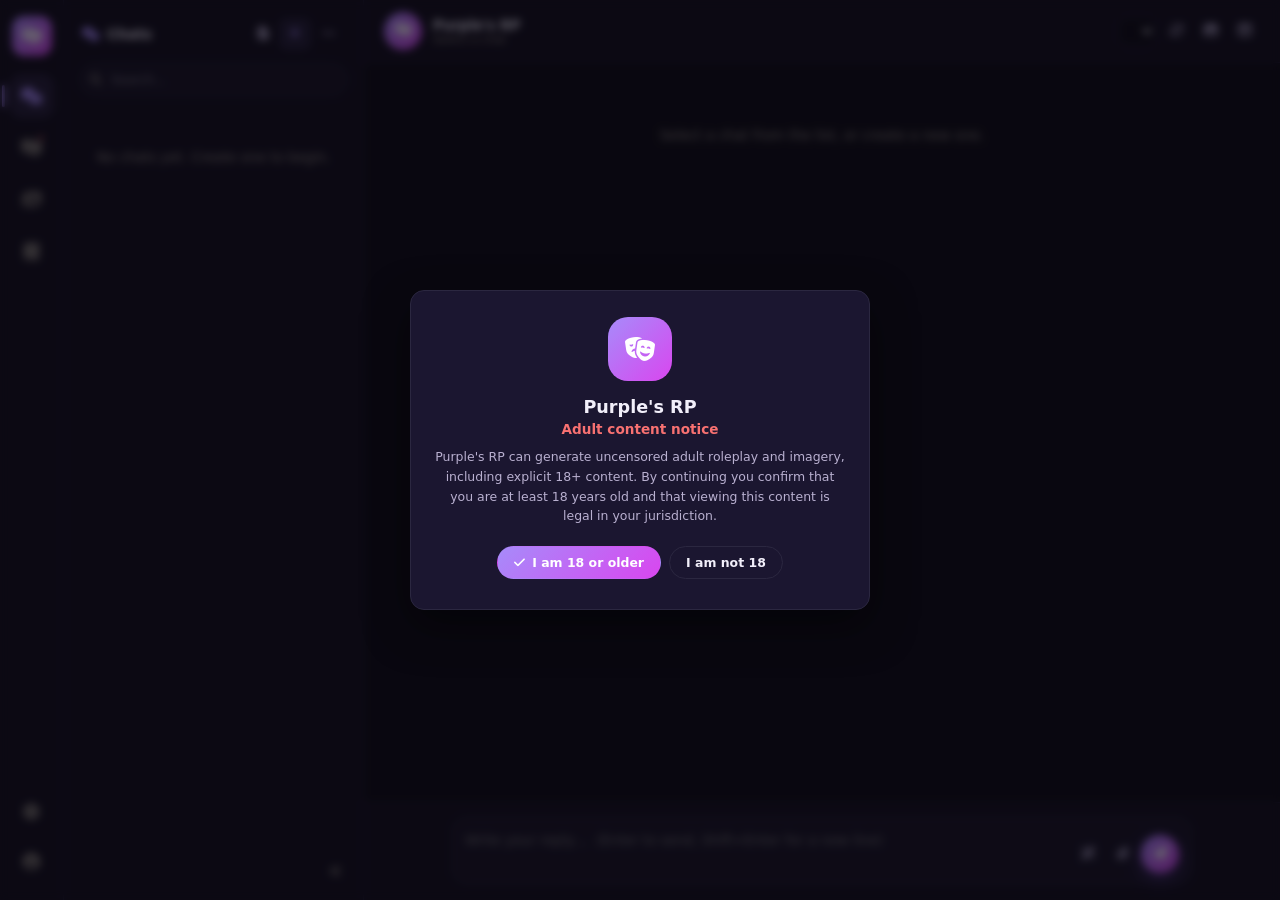
==== index.html @ 0b8cb31d "init" ====
<!DOCTYPE html>
<html lang="en">
<head>
  <meta charset="UTF-8">
  <meta name="viewport" content="width=device-width, initial-scale=1.0">
  <title>Purple's RP</title>
  <link rel="stylesheet" href="https://cdnjs.cloudflare.com/ajax/libs/font-awesome/6.5.2/css/all.min.css">
  <link rel="stylesheet" href="style.css">
</head>
<body>
  <div class="layout">

    <!-- RAIL -->
    <nav class="rail">
      <div class="rail-logo" id="railLogo" title="Purple's RP"><i class="fa-solid fa-masks-theater"></i></div>
      <button class="rail-btn active" data-drawer="chats" title="Chats"><i class="fa-solid fa-comments"></i></button>
      <button class="rail-btn" data-drawer="chars" title="Characters"><i class="fa-solid fa-masks-theater"></i><span class="dot" id="charDot"></span></button>
      <button class="rail-btn" data-drawer="images" title="Images"><i class="fa-solid fa-images"></i></button>
      <button class="rail-btn" data-drawer="lore" title="Lore"><i class="fa-solid fa-book"></i></button>
      <div class="rail-spacer"></div>
      <div class="rail-foot">
        <button class="rail-btn" id="settingsBtn" title="Settings"><i class="fa-solid fa-gear"></i></button>
        <button class="rail-btn" data-drawer="account" title="Account"><i class="fa-solid fa-circle-user"></i></button>
      </div>
    </nav>

    <!-- DRAWER -->
    <aside class="drawer" id="drawer">
      <div class="d-head">
        <div class="d-title" id="dTitle"><i class="fa-solid fa-comments"></i>Chats</div>
        <div class="d-head-right">
          <button class="iconbtn" id="importBtn" title="Import character card"><i class="fa-solid fa-file-import"></i></button>
          <button class="iconbtn create" id="createBtn" title="Create"><i class="fa-solid fa-plus"></i></button>
          <button class="iconbtn" id="drawerMenu" title="More"><i class="fa-solid fa-ellipsis"></i></button>
        </div>
      </div>
      <div class="d-search"><i class="fa-solid fa-magnifying-glass"></i><input id="dSearch" placeholder="Search…" autocomplete="off"></div>
      <div class="d-list" id="dList"></div>
      <button class="d-collapse" id="dCollapse" title="Collapse panel"><i class="fa-solid fa-angles-left"></i></button>
    </aside>

    <!-- MAIN / CHAT -->
    <main class="main">
      <div class="topbar">
        <div class="top-title" id="topTitle">
          <div class="av" id="chatAvatar" style="background:linear-gradient(135deg,#8b5cf6,#d946ef)">+</div>
          <div>
            <div class="t-name" id="chatName">No chat open</div>
            <div class="t-sub" id="chatSub">Create or open a chat to begin</div>
          </div>
        </div>
        <div class="top-right">
          <div class="model-pick" id="modelPick" title="Chat model">
            <select id="modelSelect" class="select"></select>
            <button class="iconbtn" id="modelRefresh" title="Refresh model list"><i class="fa-solid fa-rotate"></i></button>
          </div>
          <button class="iconbtn" id="imgBtn" title="Generate image (coming soon)"><i class="fa-solid fa-image"></i></button>
          <button class="iconbtn toggled" id="ctxToggle" title="Toggle context panel"><i class="fa-solid fa-table-columns"></i></button>
        </div>
      </div>

      <div class="msgs" id="msgs">
        <div class="msgs-inner" id="msgsInner">
          <div class="empty" id="emptyState">
            <p>Send a message to start a roleplay. Adjust your provider and model in Settings.</p>
          </div>
        </div>
      </div>

      <div class="composer">
        <div class="comp-box">
          <textarea id="input" rows="2" placeholder="Write your reply…  (Enter to send, Shift+Enter for a new line)" autocomplete="off"></textarea>
          <div class="comp-tools">
            <button class="iconbtn" id="helpWrite" title="Help me write (coming soon)"><i class="fa-solid fa-wand-magic-sparkles"></i></button>
            <button class="iconbtn" id="attachBtn" title="Attach image"><i class="fa-solid fa-paperclip"></i></button>
            <button class="send" id="sendBtn" title="Send"><i class="fa-solid fa-paper-plane"></i></button>
            <button class="send stop" id="stopBtn" title="Stop generating" style="display:none"><i class="fa-solid fa-stop"></i></button>
          </div>
        </div>
      </div>
    </main>

    <!-- CONTEXT PANEL -->
    <div class="ctxwrap" id="ctxwrap">
      <div class="ctx" id="ctx"></div>
    </div>

  </div>

  <input type="file" id="importInput" accept=".png,.json,image/png,application/json" multiple style="display:none">
  <div class="drop-overlay" id="dropOverlay"><div class="drop-inner"><i class="fa-solid fa-file-import"></i><p>Drop character cards to import</p></div></div>

  <!-- GATE -->
  <div class="modal-overlay" id="gateOverlay" style="display:none">
    <div class="modal gate">
      <div class="modal-body">
        <div class="gate-inner">
          <div class="gate-icon"><i class="fa-solid fa-masks-theater"></i></div>
          <h2>Purple's RP</h2>
          <h3 class="gate-sub">Adult content notice</h3>
          <p>Purple's RP can generate uncensored adult roleplay and imagery, including explicit 18+ content. By continuing you confirm that you are at least 18 years old and that viewing this content is legal in your jurisdiction.</p>
          <div class="modal-actions center">
            <button class="btn primary" id="gateYes"><i class="fa-solid fa-check"></i> I am 18 or older</button>
            <button class="btn ghost" id="gateNo">I am not 18</button>
          </div>
        </div>
      </div>
    </div>
  </div>

  <script src="js/settings.js"></script>
  <script src="js/db.js"></script>
  <script src="js/provider.js"></script>
  <script src="js/ui.js"></script>
  <script src="js/import.js"></script>
  <script src="js/export.js"></script>
  <script src="js/nova-images.js"></script>
  <script src="js/seed.js"></script>
  <script src="js/app.js"></script>
</body>
</html>
---- style.css ----
:root {
  --bg: #0e0c14;
  --bg-surface: #14101d;
  --bg-overlay: #1b1630;
  --card: #191525;
  --border-color: #2b2740;
  --border-soft: #221d33;
  --text-color: #f2effa;
  --text-dim: #b9b0d0;
  --text-muted: #8f8980;
  --link-color: #a78bfa;
  --link-color-2: #c4b5fd;
  --link-soft: rgba(167, 139, 250, 0.12);
  --danger: #f87171;
  --ok: #34d399;
  --warn: #fbbf24;
  --accent1: #8b5cf6;
  --accent2: #d946ef;
  --radius: 14px;
  --radius-sm: 9px;
  --radius-pill: 999px;
  --font-2xs: 0.62rem;
  --font-xs: 0.7rem;
  --font-sm: 0.78rem;
  --font-md: 0.85rem;
  --font-lg: 0.95rem;
  --font-xl: 1.1rem;
  --control-sm: 1.6rem;
  --control-md: 2rem;
  --control-lg: 2.4rem;
  --shadow: 0 16px 44px rgba(0, 0, 0, 0.5);
}

:root[data-theme="light"] {
  --bg: #f5f3f8;
  --bg-surface: #ffffff;
  --bg-overlay: #ffffff;
  --card: #ffffff;
  --border-color: #ddd6ea;
  --border-soft: #ece8f2;
  --text-color: #1b1726;
  --text-dim: #4b4460;
  --text-muted: #6b6480;
  --danger: #dc2626;
  --ok: #15803d;
  --warn: #b45309;
  --shadow: 0 14px 38px rgba(60, 40, 90, 0.18);
}

* { box-sizing: border-box; margin: 0; padding: 0; }
.hidden { display: none !important; }
html, body { height: 100%; }
body {
  font-family: system-ui, -apple-system, "Segoe UI", sans-serif;
  background: var(--bg);
  color: var(--text-color);
  font-size: var(--font-md);
}
input, textarea, select, button { font-family: inherit; }
button { cursor: pointer; border: none; background: none; color: inherit; }
::-webkit-scrollbar { width: 10px; height: 10px; }
::-webkit-scrollbar-thumb { background: var(--border-color); border-radius: 999px; border: 2px solid transparent; background-clip: content-box; }
::-webkit-scrollbar-track { background: transparent; }

.layout { display: flex; height: 100vh; }

/* ---------- RAIL ---------- */
.rail {
  width: 64px; background: var(--bg-surface); border-right: 1px solid var(--border-soft);
  display: flex; flex-direction: column; align-items: center; padding: 16px 0; gap: 8px;
  flex-shrink: 0; z-index: 40; position: relative;
}
.rail-logo {
  width: 40px; height: 40px; border-radius: 12px;
  background: linear-gradient(135deg, var(--accent1), var(--accent2));
  display: flex; align-items: center; justify-content: center; color: #fff; font-size: 1rem; margin-bottom: 10px;
}
.rail-btn {
  width: 44px; height: 44px; border-radius: 12px; display: flex; align-items: center; justify-content: center;
  font-size: 1.05rem; color: var(--text-muted); position: relative; transition: 0.15s;
}
.rail-btn:hover { color: var(--text-color); background: var(--bg-overlay); }
.rail-btn.active { color: var(--link-color-2); background: var(--link-soft); }
.rail-btn.active::before { content: ""; position: absolute; left: -8px; width: 3px; height: 22px; border-radius: 3px; background: var(--link-color); }
.rail-btn .dot { position: absolute; top: 8px; right: 9px; width: 8px; height: 8px; border-radius: 50%; background: var(--danger); border: 2px solid var(--bg-surface); }
.rail-spacer { flex: 1; }
.rail-foot { display: flex; flex-direction: column; gap: 6px; align-items: center; }

/* ---------- DRAWER ---------- */
.drawer {
  width: 300px; background: var(--bg-surface); border-right: 1px solid var(--border-soft);
  display: flex; flex-direction: column; min-width: 0; flex-shrink: 0; position: relative;
}
.drawer.hidden { display: none; }
.d-head { display: flex; align-items: center; justify-content: space-between; padding: 18px 18px 12px; }
.d-title { font-weight: 800; font-size: var(--font-md); letter-spacing: 0.3px; }
.d-title i { color: var(--link-color); margin-right: 8px; }
.d-search { position: relative; margin: 0 14px 12px; }
.d-search i { position: absolute; left: 12px; top: 50%; transform: translateY(-50%); color: var(--text-muted); font-size: 0.75rem; }
.d-search input { width: 100%; background: var(--card); border: 1px solid var(--border-soft); border-radius: var(--radius-pill); padding: 9px 12px 9px 32px; color: var(--text-color); font-size: var(--font-sm); outline: none; }
.d-search input:focus { border-color: var(--link-color); }
.d-search input::placeholder { color: var(--text-color); opacity: 0.45; }
.d-list { flex: 1; overflow-y: auto; padding: 0 10px 60px; display: flex; flex-direction: column; gap: 3px; }
.d-item { display: flex; align-items: center; gap: 10px; padding: 8px; border-radius: var(--radius-sm); cursor: pointer; position: relative; }
.d-item:hover { background: var(--card); }
.d-item.active { background: var(--link-soft); }
.d-item .av { width: 34px; height: 34px; border-radius: 50%; flex-shrink: 0; display: flex; align-items: center; justify-content: center; font-weight: 700; font-size: var(--font-sm); color: #fff; }
.d-body { flex: 1; min-width: 0; }
.d-name { font-size: var(--font-sm); font-weight: 600; white-space: nowrap; overflow: hidden; text-overflow: ellipsis; }
.d-sub { font-size: var(--font-xs); color: var(--text-muted); white-space: nowrap; overflow: hidden; text-overflow: ellipsis; }
.d-sec { font-size: var(--font-2xs); color: var(--text-muted); text-transform: uppercase; letter-spacing: 1px; padding: 13px 8px 4px; }
.d-menu { margin-left: auto; width: var(--control-sm); height: var(--control-sm); display: flex; align-items: center; justify-content: center; border-radius: 8px; color: var(--text-dim); opacity: 0; }
.d-item:hover .d-menu, .d-item.menuOpen .d-menu { opacity: 1; }
.d-item.menuOpen { z-index: 6; background: var(--card); }
.d-menu:hover { color: var(--text-color); background: var(--bg-overlay); }
.example-item { opacity: 0.85; }
.example-item:hover { opacity: 1; }
.example-item .d-menu { opacity: 1; color: var(--link-color-2); }
.example-item:hover .d-menu.add { color: var(--link-color-2); }
.newpane {
  position: absolute; bottom: 16px; right: 16px; width: 44px; height: 44px; border-radius: 50%;
  background: linear-gradient(135deg, var(--accent1), var(--accent2)); color: #fff;
  display: flex; align-items: center; justify-content: center; box-shadow: 0 8px 22px rgba(139, 92, 246, 0.4); z-index: 7;
}
.newpane:hover { transform: scale(1.05); }

.d-head-right { display: flex; gap: 2px; }
.d-head-right .create { color: var(--link-color-2); background: var(--link-soft); border-radius: 8px; }
.d-head-right .create:hover { filter: brightness(1.1); }
.d-collapse {
  position: absolute; right: 12px; bottom: 12px; width: var(--control-md); height: var(--control-md);
  display: flex; align-items: center; justify-content: center; border-radius: 9px; color: var(--text-muted); z-index: 8;
}
.d-collapse:hover { color: var(--text-color); background: var(--bg-overlay); }
.drawer.collapsed { width: 0; padding: 0; overflow: hidden; border-right: none; }
.drawer.collapsed * { display: none; }
.drawer-pin {
  position: absolute; right: -26px; top: 50%; transform: translateY(-50%); z-index: 50;
  width: 26px; height: 52px; border-radius: 0 12px 12px 0; background: var(--bg-overlay);
  border: 1px solid var(--border-soft); border-left: none; color: var(--text-dim);
  display: flex; align-items: center; justify-content: center; font-size: 0.7rem; box-shadow: var(--shadow);
}
.drawer-pin:hover { color: var(--link-color-2); }

/* ---------- MAIN / CHAT ---------- */
.main { flex: 1; display: flex; flex-direction: column; min-width: 0; }
.topbar { display: flex; align-items: center; gap: 12px; padding: 12px 20px; border-bottom: 1px solid var(--border-soft); background: var(--bg-surface); }
.top-title { display: flex; align-items: center; gap: 11px; min-width: 0; }
.top-title .av { width: 38px; height: 38px; }
.t-name { font-weight: 700; font-size: var(--font-md); white-space: nowrap; overflow: hidden; text-overflow: ellipsis; }
.t-sub { font-size: var(--font-xs); color: var(--text-muted); white-space: nowrap; overflow: hidden; text-overflow: ellipsis; }
.top-right { margin-left: auto; display: flex; gap: 2px; }
.iconbtn { width: var(--control-md); height: var(--control-md); display: flex; align-items: center; justify-content: center; border-radius: 10px; color: var(--text-dim); }
.iconbtn:hover { color: var(--text-color); background: var(--bg-overlay); }
.iconbtn.toggled { color: var(--link-color-2); background: var(--link-soft); }
.av { width: 34px; height: 34px; border-radius: 50%; display: flex; align-items: center; justify-content: center; font-weight: 700; color: #fff; flex-shrink: 0; }
.av img { width: 100%; height: 100%; border-radius: 50%; object-fit: cover; }

.msgs { flex: 1; overflow-y: auto; padding: 24px 0; }
.msgs-inner { max-width: 740px; margin: 0 auto; padding: 0 24px; display: flex; flex-direction: column; gap: 16px; }
.empty { display: flex; align-items: center; justify-content: center; color: var(--text-muted); text-align: center; padding: 40px 20px; }

/* ---------- CHARACTER VIEW ---------- */
.char-view { display: flex; flex-direction: column; align-items: center; text-align: center; gap: 12px; padding: 24px 0 8px; }
.char-view-av { width: 96px; height: 96px; border-radius: 50%; overflow: hidden; display: flex; align-items: center; justify-content: center; font-weight: 700; font-size: 2rem; color: #fff; background: linear-gradient(135deg, var(--accent1), var(--accent2)); }
.char-view-av img { width: 100%; height: 100%; object-fit: cover; }
.char-view-name { font-size: var(--font-xl); font-weight: 800; }
.char-view-tag { font-size: var(--font-sm); color: var(--text-muted); }
.char-view .tags { margin-top: 2px; }
.expl-badge { font-size: var(--font-xs); }
.char-view-actions { display: flex; gap: 8px; flex-wrap: wrap; justify-content: center; margin: 6px 0 14px; }
.char-view-body { width: 100%; display: flex; flex-direction: column; gap: 12px; text-align: left; }
.char-view-sec { background: var(--card); border: 1px solid var(--border-soft); border-radius: var(--radius-sm); padding: 12px 14px; }
.char-view-sec h3 { font-size: var(--font-sm); color: var(--link-color-2); margin-bottom: 8px; display: flex; align-items: center; gap: 7px; }
.char-view-sec h3 i { color: var(--link-color); font-size: 0.85rem; }
.char-view-sec-body { font-size: var(--font-sm); color: var(--text-dim); line-height: 1.6; white-space: pre-wrap; word-wrap: break-word; }
.day { display: flex; align-items: center; gap: 12px; color: var(--text-muted); font-size: var(--font-2xs); text-transform: uppercase; letter-spacing: 1px; margin: 6px 0; }
.day::before, .day::after { content: ""; flex: 1; height: 1px; background: var(--border-soft); }
.msg { display: flex; gap: 10px; max-width: 88%; }
.msg.user { align-self: flex-end; flex-direction: row-reverse; }
.bubble { background: var(--card); border: 1px solid var(--border-soft); border-radius: var(--radius); padding: 11px 14px; line-height: 1.6; white-space: pre-wrap; word-wrap: break-word; }
.msg.user .bubble { background: var(--link-soft); border-color: transparent; border-bottom-right-radius: var(--radius-sm); }
.who { font-size: var(--font-xs); font-weight: 700; color: var(--link-color-2); display: block; margin-bottom: 3px; }
.msg.user .who { color: var(--link-color); text-align: right; }
.av-click { cursor: pointer; }
.av-click:hover { filter: brightness(1.15); }
.who-click { cursor: pointer; }
.who-click:hover { text-decoration: underline; }
.bubble.streaming .who::after { content: " ▍"; color: var(--link-color); animation: pulse 1s infinite; }
.msg .body { min-width: 0; }
.msg-actions { display: flex; gap: 2px; margin-top: 5px; justify-content: flex-end; opacity: 0; }
.msg:hover .msg-actions { opacity: 1; }
.msg-actions .iconbtn { width: var(--control-sm); height: var(--control-sm); font-size: 0.7rem; }
.msg-actions .iconbtn.warn { color: var(--link-color-2); }
.bubble.error { border-color: var(--danger); color: var(--danger); }

/* formatting tokens */
.fmt-act { color: var(--text-dim); font-style: italic; }
.fmt-q { color: var(--link-color-2); }
.fmt-th { color: var(--text-dim); font-style: italic; border-left: 2px solid var(--border-color); padding-left: 8px; display: block; }
.fmt-code { font-family: "Cascadia Code", "Consolas", monospace; font-size: 0.85em; background: rgba(0, 0, 0, 0.3); padding: 1px 5px; border-radius: 5px; }

@keyframes pulse { 50% { opacity: 0.2; } }
@keyframes spin { to { transform: rotate(360deg); } }

.composer { border-top: 1px solid var(--border-soft); background: var(--bg-surface); padding: 14px 24px 16px; }
.comp-box { max-width: 740px; margin: 0 auto; background: var(--card); border: 1px solid var(--border-color); border-radius: var(--radius); padding: 10px 12px; display: flex; align-items: flex-end; gap: 10px; }
.comp-box:focus-within { border-color: var(--link-color); }
.comp-box textarea {
  flex: 1; background: none; border: none; outline: none; color: var(--text-color); resize: none;
  font-size: var(--font-md); line-height: 1.5; text-align: left; vertical-align: top;
  min-height: 2.5em; max-height: 8em; overflow-y: auto; padding: 2px 0;
}
.comp-tools { display: flex; align-items: center; gap: 2px; align-self: flex-end; }
.send { width: var(--control-lg); height: var(--control-lg); border-radius: var(--radius-pill); background: linear-gradient(135deg, var(--accent1), var(--accent2)); color: #fff; display: flex; align-items: center; justify-content: center; font-size: 0.85rem; box-shadow: 0 6px 18px rgba(139, 92, 246, 0.35); }
.send:hover { filter: brightness(1.08); }
.send.stop { background: var(--danger); box-shadow: 0 6px 18px rgba(248, 113, 113, 0.35); }

/* ---------- MODEL SELECT (CHAT HEADER) ---------- */
.model-pick { display: flex; align-items: center; gap: 4px; }
.model-pick .select { width: auto; max-width: 220px; font-size: var(--font-sm); padding: 5px 8px; }

/* ---------- TYPING INDICATOR ---------- */
.typing { display: inline-flex; align-items: center; gap: 4px; padding: 4px 2px; }
.typing span { width: 7px; height: 7px; border-radius: 50%; background: var(--link-color); opacity: 0.35; animation: typing 1.2s infinite ease-in-out; }
.typing span:nth-child(2) { animation-delay: 0.15s; }
.typing span:nth-child(3) { animation-delay: 0.3s; }
@keyframes typing { 0%, 60%, 100% { opacity: 0.35; transform: translateY(0); } 30% { opacity: 1; transform: translateY(-3px); } }

/* ---------- DRAWER GENERATING INDICATOR ---------- */
.d-item.generating .d-name { color: var(--link-color-2); }
.d-spin { width: 16px; height: 16px; border: 2px solid var(--border-color); border-top-color: var(--link-color); border-radius: 50%; animation: spin 0.8s linear infinite; margin-left: auto; flex-shrink: 0; }

.choice.sel { border-color: var(--link-color); background: var(--link-soft); }
.choice.sel b { color: var(--link-color-2); }

/* ---------- CONTEXT PANEL ---------- */
.ctxwrap { display: flex; flex-direction: column; flex-shrink: 0; border-left: 1px solid var(--border-soft); background: var(--bg-surface); transition: width 0.22s ease; overflow: hidden; position: relative; }
.ctxwrap.collapsed { width: 0; border-left: none; }
.ctx { width: 310px; display: flex; flex-direction: column; gap: 14px; padding: 16px; overflow-y: auto; height: 100%; }
.ctx-head { display: flex; align-items: center; gap: 8px; font-size: var(--font-sm); color: var(--text-dim); text-transform: uppercase; letter-spacing: 1px; }
.ctx-head > i { color: var(--link-color); }
.ctx-head .pin-right { margin-left: auto; display: flex; gap: 2px; }
.ccard { background: var(--card); border: 1px solid var(--border-soft); border-radius: var(--radius); padding: 16px; display: flex; flex-direction: column; align-items: center; gap: 8px; text-align: center; }
.ccard .av { width: 60px; height: 60px; font-size: var(--font-lg); }
.ccard h3 { font-size: var(--font-lg); margin-top: 2px; }
.ccard p { font-size: var(--font-xs); color: var(--text-muted); line-height: 1.5; }
.tags { display: flex; gap: 4px; flex-wrap: wrap; justify-content: center; }
.tag { font-size: var(--font-2xs); color: var(--link-color-2); background: var(--link-soft); padding: 2px 8px; border-radius: 999px; }
.tabbar { display: flex; gap: 4px; background: var(--card); padding: 4px; border-radius: var(--radius-pill); }
.tabbar .stab { flex: 1; display: flex; align-items: center; justify-content: center; gap: 6px; padding: 7px; border-radius: 999px; color: var(--text-dim); font-size: var(--font-sm); font-weight: 600; }
.tabbar .stab.active { background: var(--link-soft); color: var(--link-color-2); }
.panel-card { background: var(--card); border: 1px solid var(--border-soft); border-radius: var(--radius); padding: 14px; }
.panel-card h4 { font-size: var(--font-sm); margin-bottom: 10px; display: flex; align-items: center; gap: 7px; }
.panel-card h4 i { color: var(--link-color); font-size: 0.85rem; }
.field { font-size: var(--font-xs); color: var(--text-muted); margin-bottom: 6px; }
.field b { color: var(--text-color); font-weight: 600; }
.rowline { display: flex; align-items: center; justify-content: space-between; padding: 7px 0; font-size: var(--font-sm); border-bottom: 1px solid var(--border-soft); gap: 10px; }
.rowline:last-child { border-bottom: none; }
.rowline .val { color: var(--text-dim); display: flex; align-items: center; gap: 6px; }
.switch { width: 34px; height: 20px; border-radius: 999px; background: var(--border-color); position: relative; cursor: pointer; flex-shrink: 0; }
.switch.on { background: var(--link-color); }
.switch::after { content: ""; position: absolute; width: 16px; height: 16px; border-radius: 50%; background: #fff; top: 2px; left: 2px; transition: left 0.15s; }
.switch.on::after { left: 16px; }
.lore { font-size: var(--font-xs); color: var(--text-dim); padding: 9px 11px; border: 1px solid var(--border-soft); border-radius: var(--radius-sm); display: flex; align-items: center; gap: 8px; }
.lore i { color: var(--warn); }
.addbtn { width: 100%; padding: 9px; border: 1px dashed var(--border-color); border-radius: var(--radius-sm); color: var(--text-dim); font-size: var(--font-sm); display: flex; align-items: center; justify-content: center; gap: 6px; }
.addbtn:hover { color: var(--link-color-2); border-color: var(--link-color); }

/* ---------- BUTTONS / FORMS ---------- */
.btn { padding: 8px 16px; border-radius: var(--radius-pill); font-size: var(--font-sm); font-weight: 600; border: 1px solid var(--border-color); background: var(--card); color: var(--text-color); display: inline-flex; align-items: center; justify-content: center; gap: 7px; }
.btn:hover { border-color: var(--link-color); }
.btn.primary { background: linear-gradient(135deg, var(--accent1), var(--accent2)); border-color: transparent; color: #fff; }
.btn.ghost { background: transparent; border-color: var(--border-color); }
.btn.danger { color: var(--danger); border-color: var(--border-color); }
.btn.danger:hover { border-color: var(--danger); }
.btn:disabled { opacity: 0.5; cursor: not-allowed; }

.field-label { font-size: var(--font-xs); color: var(--text-muted); margin-bottom: 5px; display: block; }
.input, .textarea, .select {
  width: 100%; background: var(--bg); border: 1px solid var(--border-color); border-radius: var(--radius-sm);
  color: var(--text-color); padding: 9px 11px; font-size: var(--font-md); outline: none;
}
.input:focus, .textarea:focus, .select:focus { border-color: var(--link-color); }
.textarea { resize: vertical; min-height: 60px; line-height: 1.5; }
.input::placeholder, .textarea::placeholder { color: var(--text-color); opacity: 0.45; }
select.select option { background: var(--bg-overlay); color: var(--text-color); }
.key-row { display: flex; gap: 4px; }
.key-row .input { flex: 1; }
.key-row button { background: var(--card); border: 1px solid var(--border-color); border-radius: var(--radius-sm); color: var(--text-dim); padding: 0 10px; }
.key-row button:hover { color: var(--text-color); border-color: var(--link-color); }
.form-group { display: flex; flex-direction: column; gap: 6px; margin-bottom: 14px; }
.form-row { display: flex; gap: 10px; }
.form-row > * { flex: 1; }
.hint { font-size: var(--font-xs); color: var(--text-muted); }
.seg { display: flex; gap: 4px; background: var(--card); padding: 4px; border-radius: var(--radius-pill); }
.seg button { flex: 1; display: flex; align-items: center; justify-content: center; gap: 6px; padding: 8px; border-radius: 999px; font-size: var(--font-sm); font-weight: 600; color: var(--text-dim); }
.seg button.active { background: var(--link-soft); color: var(--link-color-2); }

/* choice cards in modals */
.choice { display: flex; align-items: center; gap: 12px; padding: 13px 14px; border: 1px solid var(--border-soft); border-radius: var(--radius-sm); text-align: left; background: var(--card); width: 100%; margin-bottom: 8px; }
.choice:hover { border-color: var(--link-color); background: var(--bg-overlay); }
.choice i { width: 36px; height: 36px; border-radius: 10px; background: var(--link-soft); color: var(--link-color-2); display: flex; align-items: center; justify-content: center; flex-shrink: 0; }
.choice b { display: block; font-size: var(--font-md); }
.choice span { font-size: var(--font-xs); color: var(--text-muted); }
.choice.nsfw i { background: rgba(248, 113, 113, 0.12); color: var(--danger); }

.group-pick { display: flex; flex-direction: column; gap: 8px; max-height: 300px; overflow-y: auto; margin-bottom: 12px; }
.group-choice { cursor: pointer; transition: border-color 0.15s, background 0.15s; }
.group-choice.sel { border-color: var(--link-color); background: var(--link-soft); }
.group-choice.sel b { color: var(--link-color-2); }

/* ---------- MODALS ---------- */
.modal-overlay { position: fixed; inset: 0; background: rgba(8, 6, 14, 0.6); backdrop-filter: blur(4px); display: flex; align-items: center; justify-content: center; z-index: 100; }
.modal { background: var(--bg-overlay); border: 1px solid var(--border-color); border-radius: var(--radius); width: min(92vw, 420px); max-height: 88vh; display: flex; flex-direction: column; box-shadow: var(--shadow); }
.modal.wide { width: min(92vw, 640px); }
.modal-head { display: flex; align-items: center; justify-content: space-between; padding: 16px 18px 0; }
.modal-head h3 { font-size: var(--font-lg); }
.modal-body { padding: 14px 18px 18px; overflow-y: auto; }
.modal-desc { font-size: var(--font-sm); color: var(--text-dim); line-height: 1.55; margin-bottom: 14px; }
.modal-actions { display: flex; gap: 8px; margin-top: 6px; }
.modal-actions.center { justify-content: center; }

/* gate */
.gate { width: min(92vw, 460px); }
.gate-inner { text-align: center; padding: 12px 6px; }
.gate-icon { width: 64px; height: 64px; border-radius: 20px; background: linear-gradient(135deg, var(--accent1), var(--accent2)); display: flex; align-items: center; justify-content: center; font-size: 1.5rem; color: #fff; margin: 0 auto 16px; }
.gate h2 { font-size: var(--font-xl); margin-bottom: 4px; }
.gate-sub { font-size: var(--font-md); color: var(--danger); margin-bottom: 10px; font-weight: 600; }
.gate p { font-size: var(--font-sm); color: var(--text-dim); line-height: 1.6; margin-bottom: 20px; }

/* settings tabs */

/* ---------- TOASTS ---------- */
.toasts { position: fixed; bottom: 18px; left: 50%; transform: translateX(-50%); display: flex; flex-direction: column; gap: 6px; z-index: 200; align-items: center; }
.toast { background: var(--bg-surface); border: 1px solid var(--border-color); border-radius: var(--radius); padding: 0.5rem 1rem; font-size: 12.5px; box-shadow: 0 8px 28px rgba(0, 0, 0, 0.4); max-width: min(92vw, 480px); opacity: 0; transition: opacity 0.2s; display: flex; align-items: center; gap: 8px; }
.toast.in { opacity: 1; }
.toast.task { cursor: pointer; }
.toast.task:hover { border-color: var(--danger); }
.toast.task.stopping { border-color: var(--danger); }
.spinner { width: 14px; height: 14px; border: 2px solid var(--border-color); border-top-color: var(--link-color); border-radius: 50%; animation: spin 0.8s linear infinite; flex-shrink: 0; }

/* ---------- TOOLTIPS ---------- */
.tooltip {
  position: fixed; background: var(--bg-overlay); border: 1.5px solid var(--link-color); border-radius: var(--radius-sm);
  padding: 8px 11px; font-size: 0.75rem; color: var(--text-color); box-shadow: 0 12px 32px rgba(0, 0, 0, 0.45);
  max-width: 300px; line-height: 1.5; z-index: 300; opacity: 0; pointer-events: none; transition: opacity 0.12s;
}
.tooltip.show { opacity: 1; }

/* ---------- DROP OVERLAY ---------- */
.drop-overlay {
  position: fixed; inset: 0; z-index: 400; display: none; align-items: center; justify-content: center;
  background: rgba(8, 6, 14, 0.55); backdrop-filter: blur(4px);
}
.drop-overlay.show { display: flex; }
.drop-inner {
  border: 2px dashed var(--link-color); border-radius: var(--radius); padding: 36px 52px;
  background: var(--bg-overlay); text-align: center; color: var(--text-color);
}
.drop-inner i { font-size: 2rem; color: var(--link-color); display: block; margin-bottom: 12px; }
.drop-inner p { font-size: var(--font-md); }

/* ---------- FORMATTING SETTINGS PREVIEW ---------- */
.fmt-preview { background: var(--bg); border: 1px solid var(--border-soft); border-radius: var(--radius-sm); padding: 12px 14px; font-size: var(--font-sm); line-height: 1.7; margin-top: 14px; }
.fmt-grid { display: grid; grid-template-columns: repeat(auto-fill, minmax(210px, 1fr)); gap: 10px; }
.fmt-type { background: var(--card); border: 1px solid var(--border-soft); border-radius: var(--radius-sm); padding: 12px; }
.fmt-type-head { display: flex; align-items: center; justify-content: space-between; gap: 8px; font-weight: 600; font-size: var(--font-sm); margin-bottom: 4px; }
.fmt-controls { display: flex; align-items: center; gap: 8px; margin-top: 10px; }
.fmt-controls .input { font-size: var(--font-sm); padding: 6px 8px; }
.fmt-controls input[type="color"] { cursor: pointer; border-radius: 6px; }

/* ---------- SETTINGS MODAL TABS ---------- */
.modal-overlay.settings-overlay { align-items: flex-start; }
.modal.settings-modal { top: 8vh; height: min(84vh, 760px); max-height: none; }
.modal.settings-modal .modal-body { flex: 1; display: flex; flex-direction: column; min-height: 0; }
.modal.settings-modal .settings-tabs { flex: 1; display: flex; flex-direction: column; min-height: 0; }
.modal.settings-modal .settings-tab-body { flex: 1; overflow-y: auto; margin-top: 14px; min-height: 0; }
.fmt-save { margin-top: 16px; }

/* ---------- THEME SETTINGS ---------- */
.theme-swatches { display: flex; gap: 8px; flex-wrap: wrap; margin-bottom: 10px; }
.theme-swatches .swatch { width: 34px; height: 34px; border-radius: 50%; border: 2px solid transparent; cursor: pointer; padding: 0; }
.theme-swatches .swatch.active { border-color: var(--text-color); outline: 2px solid var(--link-color); outline-offset: 1px; }
.custom-color input[type="color"] { width: 44px; padding: 2px; height: var(--control-md); cursor: pointer; }
.spacer-h { height: 8px; }

@media (max-width: 860px) {
  .drawer { width: 260px; }
  .rail { width: 56px; }
}
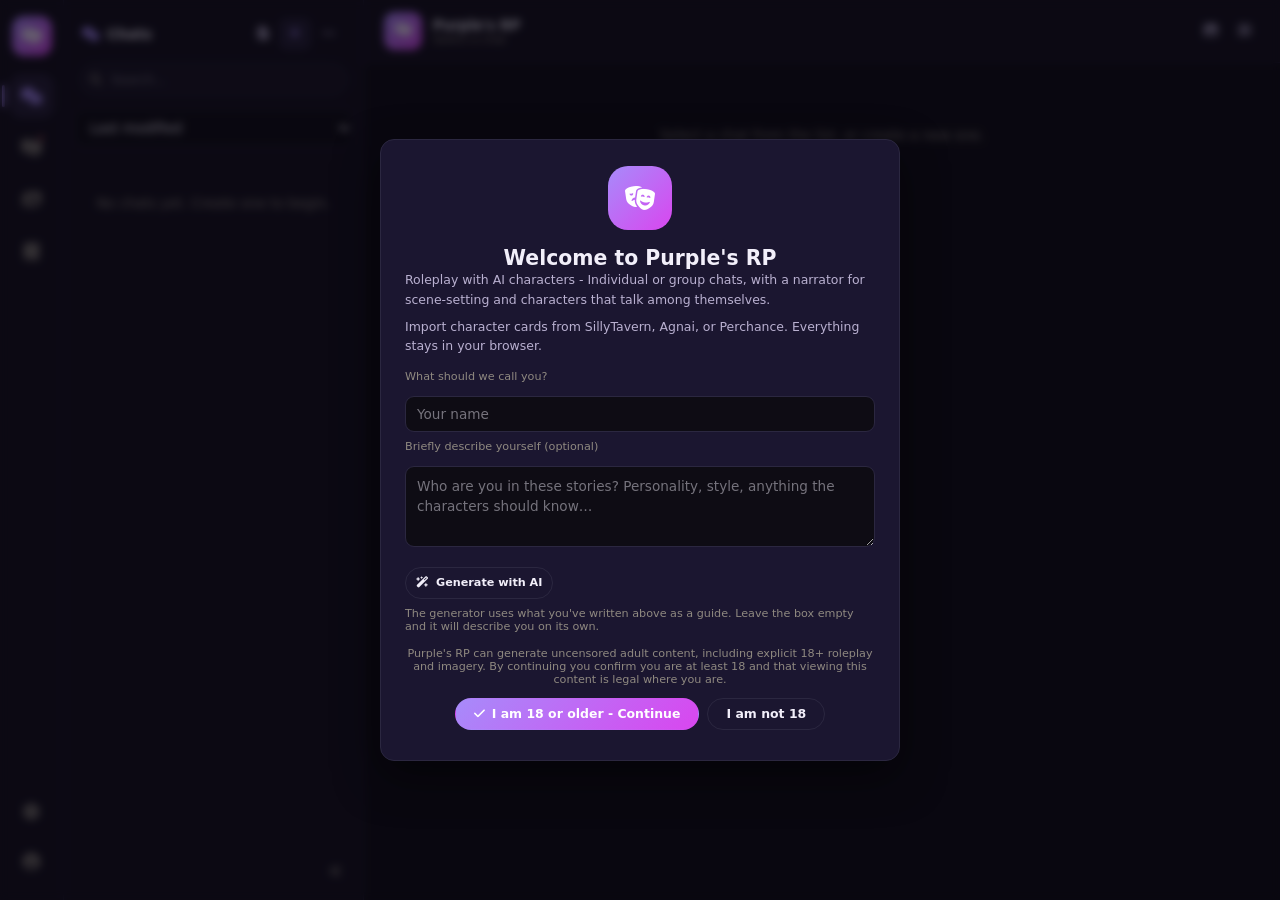
==== commit f3685e7a: "updates" ====
--- a/index.html
+++ b/index.html
@@ -50,12 +50,8 @@
           </div>
         </div>
         <div class="top-right">
-          <div class="model-pick" id="modelPick" title="Chat model">
-            <select id="modelSelect" class="select"></select>
-            <button class="iconbtn" id="modelRefresh" title="Refresh model list"><i class="fa-solid fa-rotate"></i></button>
-          </div>
           <button class="iconbtn" id="imgBtn" title="Generate image (coming soon)"><i class="fa-solid fa-image"></i></button>
-          <button class="iconbtn toggled" id="ctxToggle" title="Toggle context panel"><i class="fa-solid fa-table-columns"></i></button>
+          <button class="iconbtn toggled" id="ctxToggle" title="Chat settings"><i class="fa-solid fa-sliders"></i></button>
         </div>
       </div>
 
@@ -67,10 +63,12 @@
         </div>
       </div>
 
-      <div class="composer">
+      <div class="composer" id="composer">
+        <div class="speaker-row" id="speakerRow"></div>
         <div class="comp-box">
           <textarea id="input" rows="2" placeholder="Write your reply…  (Enter to send, Shift+Enter for a new line)" autocomplete="off"></textarea>
           <div class="comp-tools">
+            <button class="iconbtn" id="guidedBtn" title="Guided: your text drafts the selected speaker's reply"><i class="fa-solid fa-feather"></i></button>
             <button class="iconbtn" id="helpWrite" title="Help me write (coming soon)"><i class="fa-solid fa-wand-magic-sparkles"></i></button>
             <button class="iconbtn" id="attachBtn" title="Attach image"><i class="fa-solid fa-paperclip"></i></button>
             <button class="send" id="sendBtn" title="Send"><i class="fa-solid fa-paper-plane"></i></button>
@@ -90,18 +88,31 @@
   <input type="file" id="importInput" accept=".png,.json,image/png,application/json" multiple style="display:none">
   <div class="drop-overlay" id="dropOverlay"><div class="drop-inner"><i class="fa-solid fa-file-import"></i><p>Drop character cards to import</p></div></div>
 
-  <!-- GATE -->
-  <div class="modal-overlay" id="gateOverlay" style="display:none">
-    <div class="modal gate">
+  <!-- WELCOME / 18+ -->
+  <div class="modal-overlay" id="welcomeOverlay" style="display:none">
+    <div class="modal welcome">
       <div class="modal-body">
         <div class="gate-inner">
           <div class="gate-icon"><i class="fa-solid fa-masks-theater"></i></div>
-          <h2>Purple's RP</h2>
-          <h3 class="gate-sub">Adult content notice</h3>
-          <p>Purple's RP can generate uncensored adult roleplay and imagery, including explicit 18+ content. By continuing you confirm that you are at least 18 years old and that viewing this content is legal in your jurisdiction.</p>
+          <h2>Welcome to Purple's RP</h2>
+          <div class="welcome-features">
+            <p>Roleplay with AI characters  -  Individual or group chats, with a narrator for scene-setting and characters that talk among themselves.</p>
+            <p>Import character cards from SillyTavern, Agnai, or Perchance. Everything stays in your browser.</p>
+          </div>
+          <div class="welcome-persona">
+            <label class="field-label" for="welcomeName">What should we call you?</label>
+            <input id="welcomeName" class="input" type="text" placeholder="Your name">
+            <label class="field-label" for="welcomeDesc">Briefly describe yourself (optional)</label>
+            <textarea id="welcomeDesc" class="textarea" rows="3" placeholder="Who are you in these stories? Personality, style, anything the characters should know…"></textarea>
+            <div class="modal-actions">
+              <button class="btn ghost small" id="welcomeGen"><i class="fa-solid fa-wand-magic-sparkles"></i> Generate with AI</button>
+            </div>
+            <div class="hint">The generator uses what you've written above as a guide. Leave the box empty and it will describe you on its own.</div>
+          </div>
+          <p class="hint">Purple's RP can generate uncensored adult content, including explicit 18+ roleplay and imagery. By continuing you confirm you are at least 18 and that viewing this content is legal where you are.</p>
           <div class="modal-actions center">
-            <button class="btn primary" id="gateYes"><i class="fa-solid fa-check"></i> I am 18 or older</button>
-            <button class="btn ghost" id="gateNo">I am not 18</button>
+            <button class="btn primary" id="welcomeContinue"><i class="fa-solid fa-check"></i> I am 18 or older  -  Continue</button>
+            <button class="btn ghost" id="welcomeRefuse">I am not 18</button>
           </div>
         </div>
       </div>
@@ -114,6 +125,7 @@
   <script src="js/ui.js"></script>
   <script src="js/import.js"></script>
   <script src="js/export.js"></script>
+  <script src="js/backup.js"></script>
   <script src="js/nova-images.js"></script>
   <script src="js/seed.js"></script>
   <script src="js/app.js"></script>
--- a/style.css
+++ b/style.css
@@ -102,6 +102,7 @@
 .d-search input::placeholder { color: var(--text-color); opacity: 0.45; }
 .d-list { flex: 1; overflow-y: auto; padding: 0 10px 60px; display: flex; flex-direction: column; gap: 3px; }
 .d-item { display: flex; align-items: center; gap: 10px; padding: 8px; border-radius: var(--radius-sm); cursor: pointer; position: relative; }
+.nsfw-badge { position: absolute; left: 26px; bottom: 4px; background: #dc2626; color: #fff; font-size: 8px; font-weight: 700; padding: 1px 4px; border-radius: 6px; border: 2px solid var(--bg); z-index: 1; letter-spacing: 0.03em; pointer-events: none; }
 .d-item:hover { background: var(--card); }
 .d-item.active { background: var(--link-soft); }
 .d-item .av { width: 34px; height: 34px; border-radius: 50%; flex-shrink: 0; display: flex; align-items: center; justify-content: center; font-weight: 700; font-size: var(--font-sm); color: #fff; }
@@ -117,6 +118,11 @@
 .example-item:hover { opacity: 1; }
 .example-item .d-menu { opacity: 1; color: var(--link-color-2); }
 .example-item:hover .d-menu.add { color: var(--link-color-2); }
+.d-item.converting { cursor: default; }
+.d-item.converting .d-name { color: var(--link-color-2); }
+.d-item.converting .d-spin { margin: 0 4px 0 0; }
+.d-item.converting .d-menu.cancel { opacity: 1; color: var(--danger); }
+.d-item.converting .d-menu.cancel:hover { background: rgba(248, 113, 113, 0.12); }
 .newpane {
   position: absolute; bottom: 16px; right: 16px; width: 44px; height: 44px; border-radius: 50%;
   background: linear-gradient(135deg, var(--accent1), var(--accent2)); color: #fff;
@@ -155,6 +161,8 @@
 .iconbtn.toggled { color: var(--link-color-2); background: var(--link-soft); }
 .av { width: 34px; height: 34px; border-radius: 50%; display: flex; align-items: center; justify-content: center; font-weight: 700; color: #fff; flex-shrink: 0; }
 .av img { width: 100%; height: 100%; border-radius: 50%; object-fit: cover; }
+[data-avatar-shape="square"] .av, [data-avatar-shape="square"] .d-item .av, [data-avatar-shape="square"] .av img, [data-avatar-shape="square"] .char-view-av, [data-avatar-shape="square"] .char-view-av img { border-radius: 8px; }
+[data-avatar-shape="squircle"] .av, [data-avatar-shape="squircle"] .d-item .av, [data-avatar-shape="squircle"] .av img, [data-avatar-shape="squircle"] .char-view-av, [data-avatar-shape="squircle"] .char-view-av img { border-radius: 28%; }
 
 .msgs { flex: 1; overflow-y: auto; padding: 24px 0; }
 .msgs-inner { max-width: 740px; margin: 0 auto; padding: 0 24px; display: flex; flex-direction: column; gap: 16px; }
@@ -162,7 +170,7 @@
 
 /* ---------- CHARACTER VIEW ---------- */
 .char-view { display: flex; flex-direction: column; align-items: center; text-align: center; gap: 12px; padding: 24px 0 8px; }
-.char-view-av { width: 96px; height: 96px; border-radius: 50%; overflow: hidden; display: flex; align-items: center; justify-content: center; font-weight: 700; font-size: 2rem; color: #fff; background: linear-gradient(135deg, var(--accent1), var(--accent2)); }
+.char-view-av { width: 160px; height: 160px; border-radius: 50%; overflow: hidden; display: flex; align-items: center; justify-content: center; font-weight: 700; font-size: 3rem; color: #fff; background: linear-gradient(135deg, var(--accent1), var(--accent2)); }
 .char-view-av img { width: 100%; height: 100%; object-fit: cover; }
 .char-view-name { font-size: var(--font-xl); font-weight: 800; }
 .char-view-tag { font-size: var(--font-sm); color: var(--text-muted); }
@@ -188,17 +196,44 @@
 .who-click:hover { text-decoration: underline; }
 .bubble.streaming .who::after { content: " ▍"; color: var(--link-color); animation: pulse 1s infinite; }
 .msg .body { min-width: 0; }
-.msg-actions { display: flex; gap: 2px; margin-top: 5px; justify-content: flex-end; opacity: 0; }
+.msg-actions { display: flex; gap: 2px; margin-top: 5px; justify-content: flex-end; opacity: 0; align-items: center; }
 .msg:hover .msg-actions { opacity: 1; }
 .msg-actions .iconbtn { width: var(--control-sm); height: var(--control-sm); font-size: 0.7rem; }
 .msg-actions .iconbtn.warn { color: var(--link-color-2); }
+.gen-nav { display: inline-flex; align-items: center; gap: 2px; margin-left: 4px; background: var(--bg-overlay); border: 1px solid var(--border-soft); border-radius: var(--radius-pill); padding: 1px 4px; }
+.gen-arrow { width: var(--control-sm); height: var(--control-sm); display: flex; align-items: center; justify-content: center; border-radius: 50%; color: var(--text-dim); font-size: 0.65rem; }
+.gen-arrow:hover:not(:disabled) { color: var(--text-color); background: var(--bg); }
+.gen-arrow:disabled { opacity: 0.35; cursor: default; }
+.gen-count { font-size: var(--font-xs); color: var(--text-dim); min-width: 2.2em; text-align: center; font-variant-numeric: tabular-nums; }
+
+.inline-edit { width: 100%; min-width: 320px; box-sizing: border-box; min-height: 60px; background: var(--bg); border: 1px solid var(--border-color); border-radius: var(--radius-sm); padding: 8px 10px; color: var(--text-color); font-size: var(--font-md); line-height: 1.5; resize: vertical; outline: none; }
+.inline-edit:focus { border-color: var(--link-color); }
+.inline-edit-actions { display: flex; gap: 6px; margin-top: 8px; justify-content: flex-end; }
+.iconbtn.small { width: 1.5rem; height: 1.5rem; font-size: 0.72rem; }
 .bubble.error { border-color: var(--danger); color: var(--danger); }
 
 /* formatting tokens */
 .fmt-act { color: var(--text-dim); font-style: italic; }
 .fmt-q { color: var(--link-color-2); }
-.fmt-th { color: var(--text-dim); font-style: italic; border-left: 2px solid var(--border-color); padding-left: 8px; display: block; }
+.fmt-th { color: var(--text-dim); font-style: italic; }
 .fmt-code { font-family: "Cascadia Code", "Consolas", monospace; font-size: 0.85em; background: rgba(0, 0, 0, 0.3); padding: 1px 5px; border-radius: 5px; }
+
+/* markdown */
+.md-p { line-height: 1.65; }
+.md-p + .md-p, .md-p + .md-h, .md-p + blockquote, .md-p + ul, .md-p + ol, .md-p + pre, .md-p + hr,
+blockquote + .md-p, blockquote + blockquote, blockquote + ul, blockquote + ol,
+ul + .md-p, ul + ul, ul + ol, ol + .md-p, ol + ul, ol + ol,
+pre + .md-p, pre + blockquote, hr + .md-p, .md-h + .md-p, .md-h + blockquote { margin-top: 8px; }
+.md-h { line-height: 1.4; margin: 0; font-weight: 600; }
+.md-q { border-left: 3px solid var(--border-color); padding: 2px 10px; margin: 0; color: var(--text-dim); font-style: italic; }
+.md-hr { border: none; border-top: 1px solid var(--border-soft); margin: 10px 0; }
+.md-code { background: rgba(0, 0, 0, 0.35); border: 1px solid var(--border-soft); border-radius: var(--radius-sm); padding: 10px 12px; overflow-x: auto; margin: 0; }
+.md-code code { font-family: "Cascadia Code", "Consolas", monospace; font-size: 0.85em; white-space: pre-wrap; }
+ul, ol { margin: 0; padding-left: 22px; }
+ul + ul, ul + ol, ol + ul, ol + ol, ul + .md-p, ol + .md-p { margin-top: 8px; }
+ul li, ol li { margin: 2px 0; }
+s { opacity: 0.75; }
+a { color: var(--link-color); }
 
 @keyframes pulse { 50% { opacity: 0.2; } }
 @keyframes spin { to { transform: rotate(360deg); } }
@@ -216,9 +251,18 @@
 .send:hover { filter: brightness(1.08); }
 .send.stop { background: var(--danger); box-shadow: 0 6px 18px rgba(248, 113, 113, 0.35); }
 
-/* ---------- MODEL SELECT (CHAT HEADER) ---------- */
-.model-pick { display: flex; align-items: center; gap: 4px; }
-.model-pick .select { width: auto; max-width: 220px; font-size: var(--font-sm); padding: 5px 8px; }
+/* ---------- GROUP SPEAKER CHIPS ---------- */
+.speaker-row { display: flex; gap: 6px; flex-wrap: wrap; max-width: 740px; margin: 0 auto 8px; padding: 0 4px; }
+.speaker-row.hidden { display: none; }
+.speaker-chip { display: inline-flex; align-items: center; gap: 6px; padding: 4px 10px 4px 4px; border-radius: var(--radius-pill); border: 1px solid var(--border-soft); background: var(--card); color: var(--text-dim); font-size: var(--font-sm); }
+.speaker-chip:hover { border-color: var(--link-color); color: var(--text-color); }
+.speaker-chip.sel { border-color: var(--link-color); background: var(--link-soft); color: var(--link-color-2); }
+.speaker-chip .av { width: 22px; height: 22px; font-size: 0.65rem; }
+.speaker-chip span { font-weight: 600; }
+.speaker-chip.narrator i { color: var(--warn); }
+.speaker-chip.narrator.sel { border-color: var(--warn); background: rgba(251, 191, 36, 0.12); }
+.speaker-chip.narrator.sel span { color: var(--warn); }
+.av-narrator { background: linear-gradient(135deg, #475569, #64748b); color: var(--warn); font-size: 0.8rem; }
 
 /* ---------- TYPING INDICATOR ---------- */
 .typing { display: inline-flex; align-items: center; gap: 4px; padding: 4px 2px; }
@@ -233,6 +277,19 @@
 
 .choice.sel { border-color: var(--link-color); background: var(--link-soft); }
 .choice.sel b { color: var(--link-color-2); }
+
+.checkbox-row { display: flex; align-items: center; gap: 8px; font-size: var(--font-sm); color: var(--text-dim); margin-bottom: 10px; cursor: pointer; }
+.checkbox-row input { accent-color: var(--link-color); }
+
+/* ---------- POPOVER MENUS ---------- */
+.popmenu { position: fixed; z-index: 150; background: var(--bg-overlay); border: 1px solid var(--border-color); border-radius: var(--radius-sm); padding: 6px; box-shadow: var(--shadow); min-width: 230px; }
+.popmenu-item { display: flex; align-items: center; gap: 10px; width: 100%; padding: 8px 10px; border-radius: 8px; text-align: left; font-size: var(--font-sm); color: var(--text-color); }
+.popmenu-item:hover { background: var(--link-soft); }
+.popmenu-item i { color: var(--link-color); width: 16px; text-align: center; flex-shrink: 0; }
+.popmenu-item b { font-weight: 600; display: block; }
+.popmenu-item span { display: block; font-size: var(--font-xs); color: var(--text-muted); }
+.popmenu-item.danger { color: var(--danger); }
+.popmenu-item.danger i { color: var(--danger); }
 
 /* ---------- CONTEXT PANEL ---------- */
 .ctxwrap { display: flex; flex-direction: column; flex-shrink: 0; border-left: 1px solid var(--border-soft); background: var(--bg-surface); transition: width 0.22s ease; overflow: hidden; position: relative; }
@@ -253,6 +310,7 @@
 .panel-card { background: var(--card); border: 1px solid var(--border-soft); border-radius: var(--radius); padding: 14px; }
 .panel-card h4 { font-size: var(--font-sm); margin-bottom: 10px; display: flex; align-items: center; gap: 7px; }
 .panel-card h4 i { color: var(--link-color); font-size: 0.85rem; }
+.panel-card .key-row { margin-top: 12px; }
 .field { font-size: var(--font-xs); color: var(--text-muted); margin-bottom: 6px; }
 .field b { color: var(--text-color); font-weight: 600; }
 .rowline { display: flex; align-items: center; justify-content: space-between; padding: 7px 0; font-size: var(--font-sm); border-bottom: 1px solid var(--border-soft); gap: 10px; }
@@ -268,7 +326,7 @@
 .addbtn:hover { color: var(--link-color-2); border-color: var(--link-color); }
 
 /* ---------- BUTTONS / FORMS ---------- */
-.btn { padding: 8px 16px; border-radius: var(--radius-pill); font-size: var(--font-sm); font-weight: 600; border: 1px solid var(--border-color); background: var(--card); color: var(--text-color); display: inline-flex; align-items: center; justify-content: center; gap: 7px; }
+.btn { min-height: var(--control-md); padding: 6px 18px; border-radius: var(--radius-pill); font-size: var(--font-sm); font-weight: 600; border: 1px solid var(--border-color); background: var(--card); color: var(--text-color); display: inline-flex; align-items: center; justify-content: center; gap: 7px; }
 .btn:hover { border-color: var(--link-color); }
 .btn.primary { background: linear-gradient(135deg, var(--accent1), var(--accent2)); border-color: transparent; color: #fff; }
 .btn.ghost { background: transparent; border-color: var(--border-color); }
@@ -293,6 +351,8 @@
 .form-row { display: flex; gap: 10px; }
 .form-row > * { flex: 1; }
 .hint { font-size: var(--font-xs); color: var(--text-muted); }
+.checkbox-row { display: flex; align-items: center; gap: 8px; font-size: var(--font-sm); color: var(--text-color); margin-top: 10px; cursor: pointer; }
+.checkbox-row input { accent-color: var(--link-color); width: 15px; height: 15px; }
 .seg { display: flex; gap: 4px; background: var(--card); padding: 4px; border-radius: var(--radius-pill); }
 .seg button { flex: 1; display: flex; align-items: center; justify-content: center; gap: 6px; padding: 8px; border-radius: 999px; font-size: var(--font-sm); font-weight: 600; color: var(--text-dim); }
 .seg button.active { background: var(--link-soft); color: var(--link-color-2); }
@@ -318,8 +378,9 @@
 .modal-head h3 { font-size: var(--font-lg); }
 .modal-body { padding: 14px 18px 18px; overflow-y: auto; }
 .modal-desc { font-size: var(--font-sm); color: var(--text-dim); line-height: 1.55; margin-bottom: 14px; }
-.modal-actions { display: flex; gap: 8px; margin-top: 6px; }
+.modal-actions { display: flex; gap: 8px; margin-top: 12px; }
 .modal-actions.center { justify-content: center; }
+.modal > .modal-actions { flex-shrink: 0; display: flex; gap: 8px; margin: 0; padding: 12px 18px 14px; background: var(--bg-overlay); border-top: 1px solid var(--border-soft); border-radius: 0 0 var(--radius) var(--radius); }
 
 /* gate */
 .gate { width: min(92vw, 460px); }
@@ -348,8 +409,72 @@
 }
 .tooltip.show { opacity: 1; }
 
-/* ---------- DROP OVERLAY ---------- */
-.drop-overlay {
+/* ---------- WELCOME ---------- */
+.modal.welcome { width: min(92vw, 520px); }
+.welcome-features { text-align: left; display: flex; flex-direction: column; gap: 8px; margin-bottom: 14px; }
+.welcome-features p { font-size: var(--font-sm); color: var(--text-dim); line-height: 1.55; }
+.welcome-persona { display: flex; flex-direction: column; gap: 8px; text-align: left; margin-bottom: 14px; }
+.welcome-persona .field-label { text-align: left; }
+
+/* ---------- CHARACTER PICKER ---------- */
+.picker-toolbar { display: flex; gap: 8px; margin-bottom: 8px; }
+.picker-toolbar .input { flex: 1; }
+.picker-toolbar .select { width: auto; }
+.picker-list { display: flex; flex-direction: column; gap: 6px; max-height: 46vh; overflow-y: auto; margin-top: 8px; }
+.fchip { display: inline-flex; align-items: center; gap: 6px; font-size: var(--font-xs); color: var(--text-dim); background: var(--card); border: 1px solid var(--border-soft); border-radius: var(--radius-pill); padding: 4px 11px; cursor: pointer; }
+.fchip i { color: var(--warn); font-size: 0.65rem; }
+.fchip.active { color: var(--link-color-2); border-color: var(--link-color); background: var(--link-soft); }
+
+/* ---------- DRAWER TOOLBAR / FOLDERS ---------- */
+.d-sort { width: 100%; margin-bottom: 8px; }
+.folders { display: flex; flex-wrap: wrap; gap: 6px; margin-bottom: 8px; }
+.d-items { display: flex; flex-direction: column; gap: 2px; }
+.lore-book { margin-bottom: 12px; }
+.lore-book-head { display: flex; align-items: center; gap: 8px; padding: 4px 8px 6px; }
+.lore-book-name { font-size: var(--font-sm); font-weight: 600; color: var(--text-color); flex: 1; }
+.lore-book-name i { color: var(--warn); margin-right: 4px; }
+.lore-count { font-size: var(--font-xs); color: var(--text-dim); }
+.lore-entry { padding-left: 6px; }
+.lore-entry .switch { margin-left: auto; }
+.lore-entry.lore-disabled { opacity: 0.55; }
+.lore-ic { width: 28px; height: 28px; display: flex; align-items: center; justify-content: center; color: var(--link-color); font-size: 0.8rem; background: var(--card); border-radius: 8px; flex-shrink: 0; }
+.ctx-memory { width: 100%; min-height: 72px; resize: vertical; }
+.summary-box { white-space: pre-wrap; line-height: 1.55; max-height: 180px; overflow-y: auto; }
+.img-grid { display: grid; grid-template-columns: repeat(auto-fill, minmax(96px, 1fr)); gap: 8px; }
+.img-cell { aspect-ratio: 1; border-radius: var(--radius-sm); overflow: hidden; cursor: pointer; background: var(--card); border: 1px solid var(--border-soft); }
+.img-cell img { width: 100%; height: 100%; object-fit: cover; display: block; transition: transform 0.15s ease; }
+.img-cell:hover img { transform: scale(1.05); }
+.img-view-img { width: 100%; max-height: 55vh; object-fit: contain; border-radius: var(--radius-sm); background: rgba(0, 0, 0, 0.25); }
+.img-view-prompt { font-size: var(--font-sm); color: var(--text-dim); margin-top: 10px; line-height: 1.5; }
+.img-status { font-size: var(--font-sm); color: var(--text-dim); margin: 10px 0 6px; min-height: 18px; }
+.img-result { display: none; margin-top: 10px; }
+.img-result img { max-width: 100%; max-height: 45vh; border-radius: var(--radius-sm); }
+.msg-img { max-width: min(320px, 100%); border-radius: var(--radius-sm); display: block; margin-bottom: 6px; }
+.msg-img-cap { font-size: var(--font-xs); color: var(--text-dim); }
+
+.folder-pick { display: flex; flex-direction: column; gap: 6px; margin-bottom: 10px; max-height: 40vh; overflow-y: auto; }
+.frow { display: flex; align-items: center; gap: 8px; width: 100%; text-align: left; padding: 9px 12px; font-size: var(--font-sm); color: var(--text-color); background: var(--card); border: 1px solid var(--border-soft); border-radius: var(--radius-sm); cursor: pointer; }
+.frow:hover { border-color: var(--link-color); }
+.frow.current { border-color: var(--link-color); background: var(--link-soft); color: var(--link-color-2); }
+.frow i { color: var(--warn); }
+.newfolder { display: flex; gap: 8px; }
+.newfolder .input { flex: 1; }
+.frow-manage { display: flex; align-items: center; gap: 8px; padding: 8px 10px; background: var(--card); border: 1px solid var(--border-soft); border-radius: var(--radius-sm); margin-bottom: 6px; }
+.frow-manage .fbody { flex: 1; }
+.frow-manage .fname { font-size: var(--font-sm); }
+.frow-manage .fsub { font-size: var(--font-xs); color: var(--text-dim); }
+.icon-btn { width: 30px; height: 30px; display: inline-flex; align-items: center; justify-content: center; color: var(--text-dim); background: none; border: none; border-radius: var(--radius-sm); cursor: pointer; font-size: var(--font-sm); }
+.icon-btn:hover { background: var(--bg-overlay); color: var(--text-color); }
+.icon-btn.danger:hover { color: var(--danger); }
+
+/* ---------- ACCOUNT / PERSONAS ---------- */
+.account-panel { display: flex; flex-direction: column; gap: 4px; padding-bottom: 12px; }
+.persona-item { cursor: default; }
+.persona-item .d-menu { opacity: 1; }
+.persona-item .d-menu.star { color: var(--warn); }
+.hint.pad { padding: 0 8px 8px; line-height: 1.5; }
+
+/* ---------- DROP OVERLAY ---------- */.drop-overlay {
   position: fixed; inset: 0; z-index: 400; display: none; align-items: center; justify-content: center;
   background: rgba(8, 6, 14, 0.55); backdrop-filter: blur(4px);
 }
@@ -371,11 +496,30 @@
 .fmt-controls input[type="color"] { cursor: pointer; border-radius: 6px; }
 
 /* ---------- SETTINGS MODAL TABS ---------- */
+.dossier-head { display: flex; gap: 16px; align-items: flex-start; margin-bottom: 12px; }
+.dossier-head .av { width: 110px; height: 110px; font-size: 1.8rem; }
+.dossier-head .form-group { min-width: 120px; }
+.avatar-upload { position: relative; display: inline-block; cursor: pointer; }
+.avatar-upload .input { display: none; }
+.avatar-edit { position: absolute; inset: 0; display: flex; align-items: center; justify-content: center; gap: 6px; background: rgba(10, 8, 20, 0.55); color: #fff; font-size: var(--font-xs); font-weight: 600; border-radius: inherit; opacity: 0; transition: opacity 0.15s ease; }
+.avatar-upload:hover .avatar-edit, .avatar-upload:focus-within .avatar-edit { opacity: 1; }
+.dossier-id { flex: 1; }
+.sys-label-row { display: flex; align-items: center; justify-content: space-between; gap: 8px; margin-bottom: 5px; }
+.sys-label-row .field-label { margin-bottom: 0; }
+.btn.small { font-size: var(--font-xs); padding: 4px 10px; }
 .modal-overlay.settings-overlay { align-items: flex-start; }
-.modal.settings-modal { top: 8vh; height: min(84vh, 760px); max-height: none; }
+.modal.settings-modal { top: 8vh; height: min(84vh, 760px); max-height: none; width: min(94vw, 800px); }
 .modal.settings-modal .modal-body { flex: 1; display: flex; flex-direction: column; min-height: 0; }
-.modal.settings-modal .settings-tabs { flex: 1; display: flex; flex-direction: column; min-height: 0; }
-.modal.settings-modal .settings-tab-body { flex: 1; overflow-y: auto; margin-top: 14px; min-height: 0; }
+.modal.settings-modal .settings-tabs { flex: 1; display: flex; flex-direction: row; min-height: 0; margin-top: 10px; }
+.modal.settings-modal .settings-tab-body { flex: 1; overflow-y: auto; min-height: 0; padding-left: 16px; }
+.settings-nav { width: 185px; flex-shrink: 0; display: flex; flex-direction: column; gap: 3px; border-right: 1px solid var(--border-soft); padding-right: 12px; align-self: flex-start; position: sticky; top: 0; }
+.settings-nav button { display: flex; align-items: center; gap: 9px; text-align: left; padding: 9px 12px; border-radius: var(--radius-sm); font-size: var(--font-sm); color: var(--text-dim); background: none; border: none; cursor: pointer; }
+.settings-nav button i { width: 16px; text-align: center; }
+.settings-nav button:hover { background: var(--card); color: var(--text-color); }
+.settings-nav button.active { background: var(--link-soft); color: var(--link-color-2); }
+.settings-footer { flex-shrink: 0; display: flex; gap: 8px; padding: 12px 18px 14px; background: var(--bg-overlay); border-top: 1px solid var(--border-soft); border-radius: 0 0 var(--radius) var(--radius); }
+.settings-footer .modal-actions { margin: 0; }
+.settings-footer:empty { display: none; }
 .fmt-save { margin-top: 16px; }
 
 /* ---------- THEME SETTINGS ---------- */
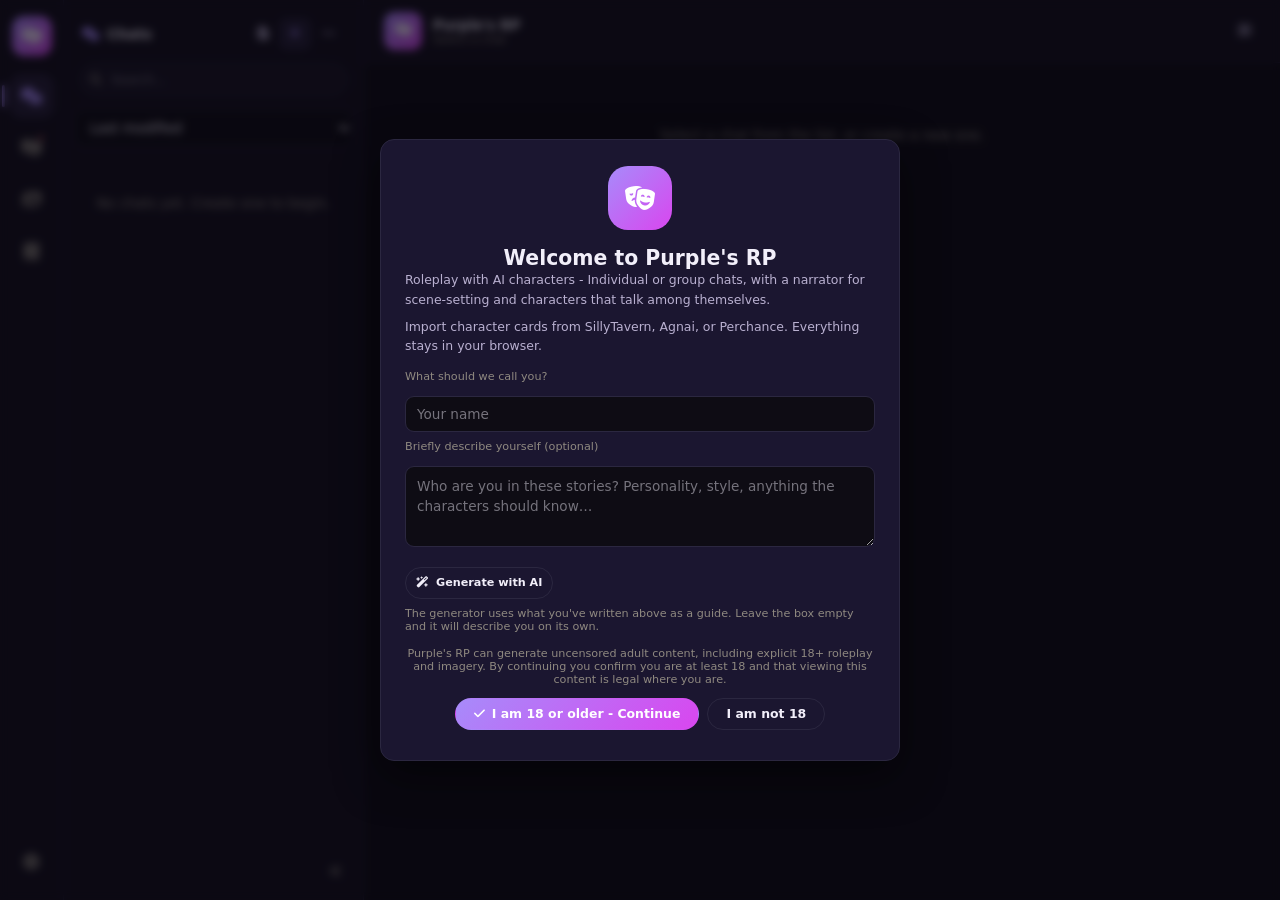
==== commit f175b9a8: "updates" ====
--- a/index.html
+++ b/index.html
@@ -2,7 +2,7 @@
 <html lang="en">
 <head>
   <meta charset="UTF-8">
-  <meta name="viewport" content="width=device-width, initial-scale=1.0">
+  <meta name="viewport" content="width=device-width, initial-scale=1.0, viewport-fit=cover">
   <title>Purple's RP</title>
   <link rel="stylesheet" href="https://cdnjs.cloudflare.com/ajax/libs/font-awesome/6.5.2/css/all.min.css">
   <link rel="stylesheet" href="style.css">
@@ -20,7 +20,6 @@
       <div class="rail-spacer"></div>
       <div class="rail-foot">
         <button class="rail-btn" id="settingsBtn" title="Settings"><i class="fa-solid fa-gear"></i></button>
-        <button class="rail-btn" data-drawer="account" title="Account"><i class="fa-solid fa-circle-user"></i></button>
       </div>
     </nav>
 
@@ -50,8 +49,7 @@
           </div>
         </div>
         <div class="top-right">
-          <button class="iconbtn" id="imgBtn" title="Generate image (coming soon)"><i class="fa-solid fa-image"></i></button>
-          <button class="iconbtn toggled" id="ctxToggle" title="Chat settings"><i class="fa-solid fa-sliders"></i></button>
+          <button class="iconbtn" id="ctxToggle" title="Chat settings"><i class="fa-solid fa-sliders"></i></button>
         </div>
       </div>
 
@@ -63,14 +61,14 @@
         </div>
       </div>
 
-      <div class="composer" id="composer">
+      <div class="composer" id="composer" style="display:none">
         <div class="speaker-row" id="speakerRow"></div>
         <div class="comp-box">
           <textarea id="input" rows="2" placeholder="Write your reply…  (Enter to send, Shift+Enter for a new line)" autocomplete="off"></textarea>
           <div class="comp-tools">
             <button class="iconbtn" id="guidedBtn" title="Guided: your text drafts the selected speaker's reply"><i class="fa-solid fa-feather"></i></button>
             <button class="iconbtn" id="helpWrite" title="Help me write (coming soon)"><i class="fa-solid fa-wand-magic-sparkles"></i></button>
-            <button class="iconbtn" id="attachBtn" title="Attach image"><i class="fa-solid fa-paperclip"></i></button>
+            <button class="iconbtn" id="imgBtn" title="Generate an image for this chat"><i class="fa-solid fa-image"></i></button>
             <button class="send" id="sendBtn" title="Send"><i class="fa-solid fa-paper-plane"></i></button>
             <button class="send stop" id="stopBtn" title="Stop generating" style="display:none"><i class="fa-solid fa-stop"></i></button>
           </div>
@@ -79,7 +77,7 @@
     </main>
 
     <!-- CONTEXT PANEL -->
-    <div class="ctxwrap" id="ctxwrap">
+    <div class="ctxwrap collapsed" id="ctxwrap">
       <div class="ctx" id="ctx"></div>
     </div>
 
@@ -119,6 +117,38 @@
     </div>
   </div>
 
+  <script>
+  (function () {
+    try {
+      var saved = JSON.parse(localStorage.getItem("pfrp.settings.v1") || "{}");
+      var ui = saved.ui || {};
+      var d = ui.lastDrawer || "chats";
+      var map = {
+        chats: ["Chats", "comments"],
+        chars: ["Characters", "masks-theater"],
+        images: ["Images", "images"],
+        lore: ["Lore", "book"]
+      };
+      if (!map[d]) d = "chats";
+      document.querySelectorAll(".rail-btn[data-drawer]").forEach(function (b) {
+        b.classList.toggle("active", b.dataset.drawer === d);
+      });
+      var title = document.getElementById("dTitle");
+      if (title) title.innerHTML = '<i class="fa-solid fa-' + map[d][1] + '"></i>' + map[d][0];
+      if (d !== "chats") {
+        var ct = document.getElementById("ctxToggle");
+        var ib = document.getElementById("imgBtn");
+        if (ct) ct.style.display = "none";
+        if (ib) ib.style.display = "none";
+      }
+      if (ui.drawerOpen === false) {
+        var drawer = document.getElementById("drawer");
+        if (drawer) drawer.classList.add("collapsed");
+      }
+    } catch (e) {}
+  })();
+  </script>
+
   <script src="js/settings.js"></script>
   <script src="js/db.js"></script>
   <script src="js/provider.js"></script>
--- a/style.css
+++ b/style.css
@@ -292,9 +292,11 @@
 .popmenu-item.danger i { color: var(--danger); }
 
 /* ---------- CONTEXT PANEL ---------- */
-.ctxwrap { display: flex; flex-direction: column; flex-shrink: 0; border-left: 1px solid var(--border-soft); background: var(--bg-surface); transition: width 0.22s ease; overflow: hidden; position: relative; }
+.ctxwrap { display: flex; flex-direction: column; flex-shrink: 0; border-left: 1px solid var(--border-soft); background: var(--bg-surface); overflow: hidden; position: relative; }
 .ctxwrap.collapsed { width: 0; border-left: none; }
-.ctx { width: 310px; display: flex; flex-direction: column; gap: 14px; padding: 16px; overflow-y: auto; height: 100%; }
+.ctx { width: 100%; display: flex; flex-direction: column; gap: 14px; padding: 16px; overflow-y: auto; height: 100%; }
+.ctx-resize { position: absolute; left: -4px; top: 0; bottom: 0; width: 8px; cursor: col-resize; z-index: 10; }
+.ctx-resize:hover, .ctx-resize.active { background: var(--link-soft); }
 .ctx-head { display: flex; align-items: center; gap: 8px; font-size: var(--font-sm); color: var(--text-dim); text-transform: uppercase; letter-spacing: 1px; }
 .ctx-head > i { color: var(--link-color); }
 .ctx-head .pin-right { margin-left: auto; display: flex; gap: 2px; }
@@ -451,6 +453,22 @@
 .img-result img { max-width: 100%; max-height: 45vh; border-radius: var(--radius-sm); }
 .msg-img { max-width: min(320px, 100%); border-radius: var(--radius-sm); display: block; margin-bottom: 6px; }
 .msg-img-cap { font-size: var(--font-xs); color: var(--text-dim); }
+.photos-row { display: flex; flex-wrap: wrap; gap: 8px; }
+.photo-cell { position: relative; width: 64px; height: 64px; border-radius: var(--radius-sm); overflow: hidden; border: 1px solid var(--border-soft); background: var(--card); }
+.photo-cell img { width: 100%; height: 100%; object-fit: cover; display: block; }
+.photo-cell .photo-rm { position: absolute; top: 2px; right: 2px; width: 20px; height: 20px; border-radius: 50%; background: rgba(0, 0, 0, 0.55); color: #fff; font-size: 0.6rem; display: flex; align-items: center; justify-content: center; opacity: 0; }
+.photo-cell:hover .photo-rm { opacity: 1; }
+.photo-cell.add { display: flex; align-items: center; justify-content: center; color: var(--link-color-2); font-size: 1rem; border-style: dashed; cursor: pointer; }
+.char-photos { display: flex; gap: 10px; flex-wrap: wrap; margin-top: 8px; }
+.char-photos img { width: 96px; height: 96px; object-fit: cover; border-radius: var(--radius-sm); cursor: pointer; border: 1px solid var(--border-soft); }
+.char-photos img:hover { border-color: var(--link-color); }
+.char-view-photos { margin: 4px 0 10px; }
+.char-view-photos .char-photos { display: none; margin-top: 10px; }
+.char-view-photos.open .char-photos { display: flex; }
+.tpl-token { color: var(--link-color-2); background: var(--link-soft); padding: 1px 5px; border-radius: 4px; font-size: 0.9em; }
+@media (hover: none) {
+  .photo-cell .photo-rm { opacity: 1; }
+}
 
 .folder-pick { display: flex; flex-direction: column; gap: 6px; margin-bottom: 10px; max-height: 40vh; overflow-y: auto; }
 .frow { display: flex; align-items: center; gap: 8px; width: 100%; text-align: left; padding: 9px 12px; font-size: var(--font-sm); color: var(--text-color); background: var(--card); border: 1px solid var(--border-soft); border-radius: var(--radius-sm); cursor: pointer; }
@@ -501,6 +519,8 @@
 .dossier-head .form-group { min-width: 120px; }
 .avatar-upload { position: relative; display: inline-block; cursor: pointer; }
 .avatar-upload .input { display: none; }
+.avatar-upload .av { pointer-events: none; }
+.account-panel .avatar-upload .av { width: 72px; height: 72px; font-size: 1.3rem; }
 .avatar-edit { position: absolute; inset: 0; display: flex; align-items: center; justify-content: center; gap: 6px; background: rgba(10, 8, 20, 0.55); color: #fff; font-size: var(--font-xs); font-weight: 600; border-radius: inherit; opacity: 0; transition: opacity 0.15s ease; }
 .avatar-upload:hover .avatar-edit, .avatar-upload:focus-within .avatar-edit { opacity: 1; }
 .dossier-id { flex: 1; }
@@ -533,3 +553,35 @@
   .drawer { width: 260px; }
   .rail { width: 56px; }
 }
+
+@supports (height: 100dvh) {
+  .layout { height: 100dvh; }
+}
+
+@media (max-width: 700px) {
+  .layout { height: 100dvh; }
+  .rail { position: fixed; bottom: 0; left: 0; right: 0; top: auto; width: 100%; height: calc(56px + env(safe-area-inset-bottom)); flex-direction: row; justify-content: space-around; padding: 4px 10px env(safe-area-inset-bottom); gap: 2px; border-right: none; border-top: 1px solid var(--border-soft); }
+  .rail-logo, .rail-spacer { display: none; }
+  .rail-foot { flex-direction: row; gap: 2px; }
+  .rail-btn { width: 46px; height: 46px; }
+  .rail-btn.active::before { left: 50%; top: -4px; width: 20px; height: 3px; transform: translateX(-50%); }
+  .main { padding-bottom: calc(56px + env(safe-area-inset-bottom)); }
+  .drawer { position: fixed; top: 0; left: 0; bottom: calc(56px + env(safe-area-inset-bottom)); width: min(84vw, 320px); z-index: 55; box-shadow: var(--shadow); transform: translateX(-105%); transition: transform 0.22s ease; }
+  .drawer.collapsed { width: min(84vw, 320px); padding: 0; }
+  .drawer.open { transform: translateX(0); }
+  .drawer-pin { display: none; }
+  .ctxwrap { position: fixed; top: 0; right: 0; bottom: calc(56px + env(safe-area-inset-bottom)); width: min(85vw, 360px); z-index: 56; box-shadow: var(--shadow); }
+  .ctxwrap.collapsed { width: 0; }
+  .ctx-resize { display: none; }
+  .msgs { padding: 16px 0; }
+  .msgs-inner { padding: 0 14px; }
+  .composer { padding: 10px 14px calc(10px + env(safe-area-inset-bottom)); }
+  .msg-actions { opacity: 1; }
+  .topbar { padding: 10px 14px; }
+  .modal { max-height: calc(100dvh - 24px); }
+  .modal.settings-modal { top: 1vh; height: calc(98dvh - 16px); }
+  .modal.settings-modal .settings-tabs { flex-direction: column; }
+  .modal.settings-modal .settings-nav { width: 100%; flex-direction: row; overflow-x: auto; border-right: none; border-bottom: 1px solid var(--border-soft); padding: 0 2px 10px; position: static; align-self: auto; }
+  .modal.settings-modal .settings-nav button { white-space: nowrap; padding: 7px 10px; }
+  .modal.settings-modal .settings-tab-body { padding-left: 0; }
+}
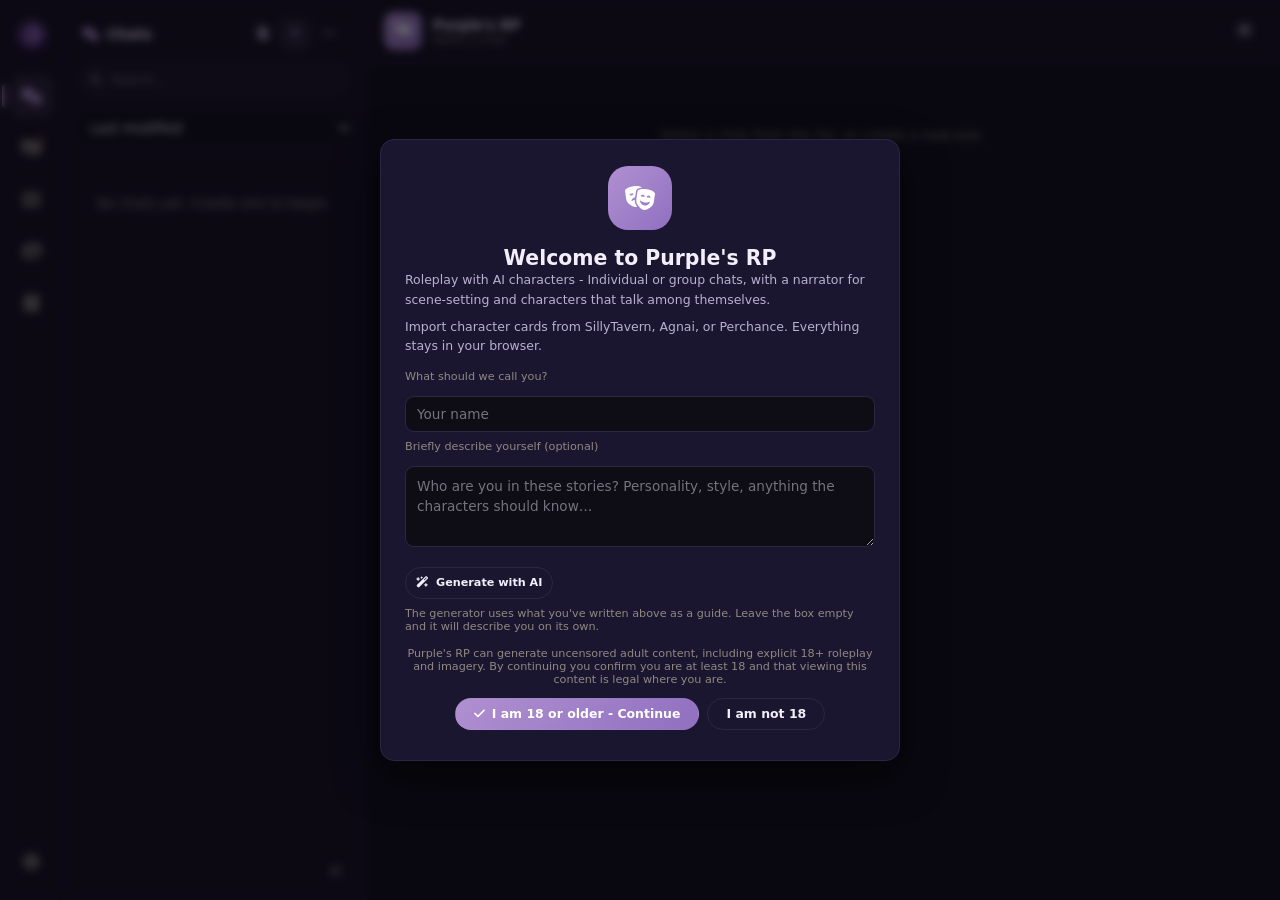
==== commit d60dd4d8: "v0.28.14: scenes/plots, opening scenes, URL import multicharacter + images + minimize, logo theme" ====
--- a/index.html
+++ b/index.html
@@ -4,6 +4,8 @@
   <meta charset="UTF-8">
   <meta name="viewport" content="width=device-width, initial-scale=1.0, viewport-fit=cover">
   <title>Purple's RP</title>
+  <link rel="icon" type="image/png" href="logo.png">
+  <link rel="apple-touch-icon" href="logo.png">
   <link rel="stylesheet" href="https://cdnjs.cloudflare.com/ajax/libs/font-awesome/6.5.2/css/all.min.css">
   <link rel="stylesheet" href="style.css">
 </head>
@@ -12,9 +14,10 @@
 
     <!-- RAIL -->
     <nav class="rail">
-      <div class="rail-logo" id="railLogo" title="Purple's RP"><i class="fa-solid fa-masks-theater"></i></div>
+      <div class="rail-logo" id="railLogo" title="Purple's RP"><img src="logo.png" alt="Purple's RP"></div>
       <button class="rail-btn active" data-drawer="chats" title="Chats"><i class="fa-solid fa-comments"></i></button>
       <button class="rail-btn" data-drawer="chars" title="Characters"><i class="fa-solid fa-masks-theater"></i><span class="dot" id="charDot"></span></button>
+      <button class="rail-btn" data-drawer="scenes" title="Scenes"><i class="fa-solid fa-film"></i></button>
       <button class="rail-btn" data-drawer="images" title="Images"><i class="fa-solid fa-images"></i></button>
       <button class="rail-btn" data-drawer="lore" title="Lore"><i class="fa-solid fa-book"></i></button>
       <div class="rail-spacer"></div>
--- a/style.css
+++ b/style.css
@@ -71,10 +71,10 @@
   flex-shrink: 0; z-index: 40; position: relative;
 }
 .rail-logo {
-  width: 40px; height: 40px; border-radius: 12px;
-  background: linear-gradient(135deg, var(--accent1), var(--accent2));
+  width: 40px; height: 40px; border-radius: 12px; overflow: hidden;
   display: flex; align-items: center; justify-content: center; color: #fff; font-size: 1rem; margin-bottom: 10px;
 }
+.rail-logo img { width: 100%; height: 100%; object-fit: cover; display: block; }
 .rail-btn {
   width: 44px; height: 44px; border-radius: 12px; display: flex; align-items: center; justify-content: center;
   font-size: 1.05rem; color: var(--text-muted); position: relative; transition: 0.15s;
@@ -377,6 +377,7 @@
 .modal { background: var(--bg-overlay); border: 1px solid var(--border-color); border-radius: var(--radius); width: min(92vw, 420px); max-height: 88vh; display: flex; flex-direction: column; box-shadow: var(--shadow); }
 .modal.wide { width: min(92vw, 640px); }
 .modal-head { display: flex; align-items: center; justify-content: space-between; padding: 16px 18px 0; }
+.modal-head-right { display: flex; align-items: center; gap: 2px; }
 .modal-head h3 { font-size: var(--font-lg); }
 .modal-body { padding: 14px 18px 18px; overflow-y: auto; }
 .modal-desc { font-size: var(--font-sm); color: var(--text-dim); line-height: 1.55; margin-bottom: 14px; }
@@ -441,6 +442,7 @@
 .lore-entry.lore-disabled { opacity: 0.55; }
 .lore-ic { width: 28px; height: 28px; display: flex; align-items: center; justify-content: center; color: var(--link-color); font-size: 0.8rem; background: var(--card); border-radius: 8px; flex-shrink: 0; }
 .ctx-memory { width: 100%; min-height: 72px; resize: vertical; }
+.story-grid { display: grid; grid-template-columns: 1fr 1fr; gap: 8px 10px; margin-top: 4px; }
 .summary-box { white-space: pre-wrap; line-height: 1.55; max-height: 180px; overflow-y: auto; }
 .img-grid { display: grid; grid-template-columns: repeat(auto-fill, minmax(96px, 1fr)); gap: 8px; }
 .img-cell { aspect-ratio: 1; border-radius: var(--radius-sm); overflow: hidden; cursor: pointer; background: var(--card); border: 1px solid var(--border-soft); }
@@ -453,6 +455,26 @@
 .img-result img { max-width: 100%; max-height: 45vh; border-radius: var(--radius-sm); }
 .msg-img { max-width: min(320px, 100%); border-radius: var(--radius-sm); display: block; margin-bottom: 6px; }
 .msg-img-cap { font-size: var(--font-xs); color: var(--text-dim); }
+.split-info { display: flex; flex-direction: column; gap: 4px; }
+.split-info .hint { display: block; margin: 0; }
+.split-av { width: 38px; height: 38px; background: linear-gradient(135deg, var(--accent1), var(--accent2)); flex-shrink: 0; }
+.scene-chars { display: flex; flex-wrap: wrap; gap: 14px; margin-top: 10px; }
+.opening-body { display: flex; flex-direction: column; gap: 4px; }
+.opening-msg .av-wrap { flex-shrink: 0; }
+.opening-msg .bubble { padding: 8px 12px; }
+.opening-msg .who { margin-bottom: 4px; }
+.scene-char { display: flex; flex-direction: column; align-items: center; gap: 6px; cursor: pointer; width: 72px; }
+.scene-char .av { width: 60px; height: 60px; overflow: hidden; }
+.scene-char .av img { width: 100%; height: 100%; object-fit: cover; display: block; }
+.scene-char span { font-size: var(--font-xs); color: var(--text-dim); text-align: center; line-height: 1.3; }
+.import-pill { position: fixed; top: 12px; left: auto; right: 25%; z-index: 90; display: flex; align-items: center; gap: 10px; background: var(--bg-overlay); border: 1px solid var(--border-color); border-radius: var(--radius-pill); padding: 8px 8px 8px 14px; font-size: var(--font-sm); box-shadow: var(--shadow); }
+.import-pill .spinner { width: 14px; height: 14px; border: 2px solid var(--border-color); border-top-color: var(--link-color); border-radius: 50%; animation: spin 0.8s linear infinite; }
+.import-pill .iconbtn { width: 26px; height: 26px; }
+.scene-block { padding: 6px 0; border-top: 1px dashed var(--border-soft); }
+.scene-block:first-child { border-top: none; padding-top: 0; }
+.scene-who { font-size: var(--font-2xs); font-weight: 700; text-transform: uppercase; letter-spacing: 1px; color: var(--link-color-2); margin-bottom: 3px; }
+.scene-block.narrator .scene-who { color: var(--warn); }
+.scene-body { line-height: 1.65; }
 .photos-row { display: flex; flex-wrap: wrap; gap: 8px; }
 .photo-cell { position: relative; width: 64px; height: 64px; border-radius: var(--radius-sm); overflow: hidden; border: 1px solid var(--border-soft); background: var(--card); }
 .photo-cell img { width: 100%; height: 100%; object-fit: cover; display: block; }
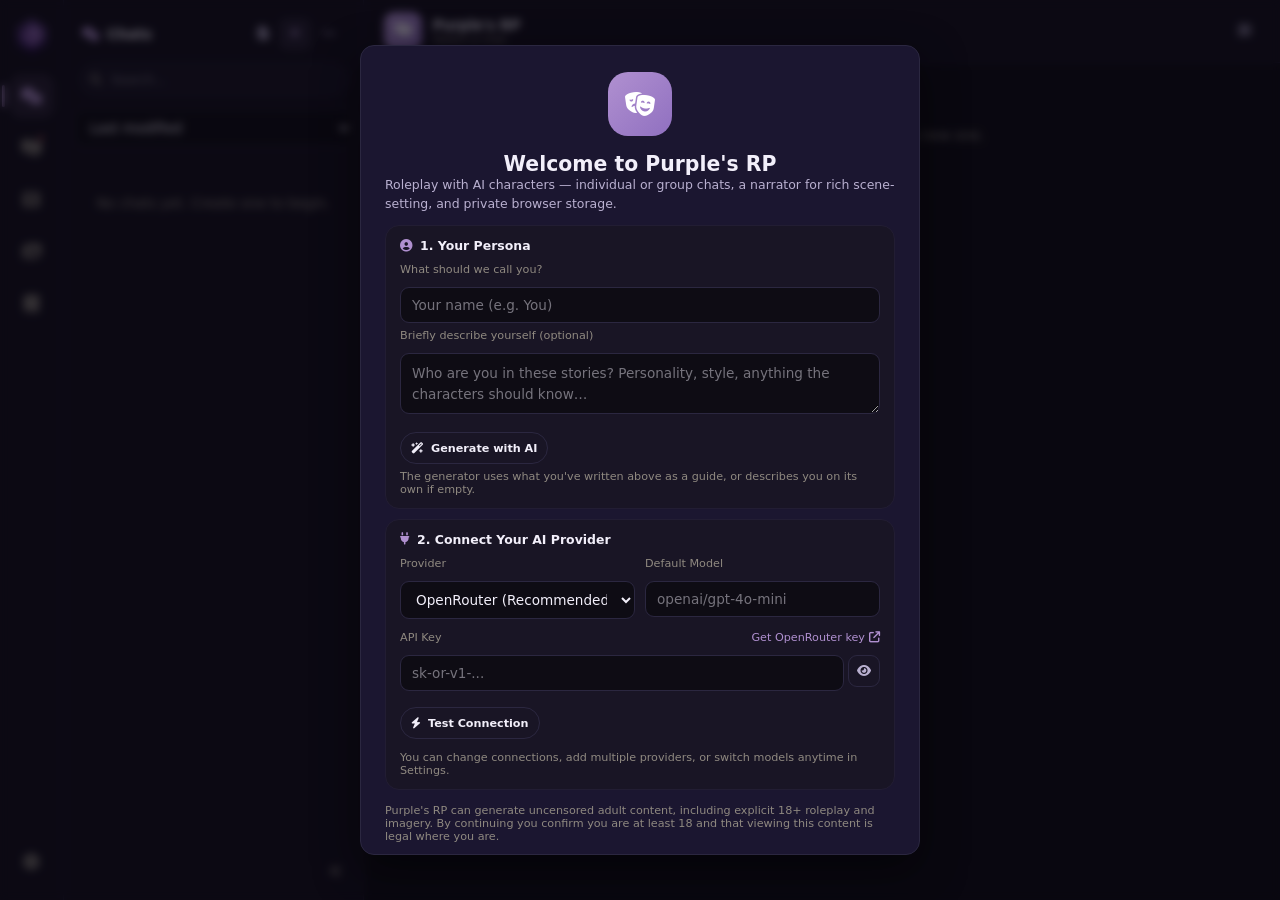
==== commit 84938206: "v0.31.0: provider configuration check and first-run setup onboarding" ====
--- a/index.html
+++ b/index.html
@@ -66,6 +66,7 @@
 
       <div class="composer" id="composer" style="display:none">
         <div class="speaker-row" id="speakerRow"></div>
+        <div class="suggested-row hidden" id="suggestedRow"></div>
         <div class="comp-box">
           <textarea id="input" rows="2" placeholder="Write your reply…  (Enter to send, Shift+Enter for a new line)" autocomplete="off"></textarea>
           <div class="comp-tools">
@@ -89,7 +90,7 @@
   <input type="file" id="importInput" accept=".png,.json,image/png,application/json" multiple style="display:none">
   <div class="drop-overlay" id="dropOverlay"><div class="drop-inner"><i class="fa-solid fa-file-import"></i><p>Drop character cards to import</p></div></div>
 
-  <!-- WELCOME / 18+ -->
+  <!-- WELCOME / NEW USER SETUP / 18+ -->
   <div class="modal-overlay" id="welcomeOverlay" style="display:none">
     <div class="modal welcome">
       <div class="modal-body">
@@ -97,24 +98,78 @@
           <div class="gate-icon"><i class="fa-solid fa-masks-theater"></i></div>
           <h2>Welcome to Purple's RP</h2>
           <div class="welcome-features">
-            <p>Roleplay with AI characters  -  Individual or group chats, with a narrator for scene-setting and characters that talk among themselves.</p>
-            <p>Import character cards from SillyTavern, Agnai, or Perchance. Everything stays in your browser.</p>
-          </div>
-          <div class="welcome-persona">
-            <label class="field-label" for="welcomeName">What should we call you?</label>
-            <input id="welcomeName" class="input" type="text" placeholder="Your name">
-            <label class="field-label" for="welcomeDesc">Briefly describe yourself (optional)</label>
-            <textarea id="welcomeDesc" class="textarea" rows="3" placeholder="Who are you in these stories? Personality, style, anything the characters should know…"></textarea>
-            <div class="modal-actions">
-              <button class="btn ghost small" id="welcomeGen"><i class="fa-solid fa-wand-magic-sparkles"></i> Generate with AI</button>
+            <p>Roleplay with AI characters — individual or group chats, a narrator for rich scene-setting, and private browser storage.</p>
+          </div>
+
+          <!-- STEP 1: PERSONA -->
+          <div class="welcome-section">
+            <div class="welcome-sec-title"><i class="fa-solid fa-circle-user"></i> 1. Your Persona</div>
+            <div class="welcome-persona">
+              <label class="field-label" for="welcomeName">What should we call you?</label>
+              <input id="welcomeName" class="input" type="text" placeholder="Your name (e.g. You)">
+              <label class="field-label" for="welcomeDesc">Briefly describe yourself (optional)</label>
+              <textarea id="welcomeDesc" class="textarea" rows="2" placeholder="Who are you in these stories? Personality, style, anything the characters should know…"></textarea>
+              <div class="modal-actions">
+                <button class="btn ghost small" id="welcomeGen"><i class="fa-solid fa-wand-magic-sparkles"></i> Generate with AI</button>
+              </div>
+              <div class="hint">The generator uses what you've written above as a guide, or describes you on its own if empty.</div>
             </div>
-            <div class="hint">The generator uses what you've written above as a guide. Leave the box empty and it will describe you on its own.</div>
-          </div>
-          <p class="hint">Purple's RP can generate uncensored adult content, including explicit 18+ roleplay and imagery. By continuing you confirm you are at least 18 and that viewing this content is legal where you are.</p>
-          <div class="modal-actions center">
-            <button class="btn primary" id="welcomeContinue"><i class="fa-solid fa-check"></i> I am 18 or older  -  Continue</button>
-            <button class="btn ghost" id="welcomeRefuse">I am not 18</button>
-          </div>
+          </div>
+
+          <!-- STEP 2: AI PROVIDER SETUP -->
+          <div class="welcome-section">
+            <div class="welcome-sec-title"><i class="fa-solid fa-plug"></i> 2. Connect Your AI Provider</div>
+            <div class="welcome-provider-form">
+              <div class="form-row">
+                <div class="form-group">
+                  <label class="field-label" for="welcomeProvider">Provider</label>
+                  <select id="welcomeProvider" class="select">
+                    <option value="openrouter">OpenRouter (Recommended)</option>
+                    <option value="openai">OpenAI</option>
+                    <option value="ollama">Ollama (local)</option>
+                    <option value="nanogpt">NanoGPT</option>
+                  </select>
+                </div>
+                <div class="form-group" id="welcomeModelGroup">
+                  <label class="field-label" for="welcomeModel">Default Model</label>
+                  <input id="welcomeModel" class="input" type="text" placeholder="openai/gpt-4o-mini">
+                </div>
+              </div>
+
+              <div class="form-group" id="welcomeKeyWrap">
+                <div class="sys-label-row">
+                  <label class="field-label" for="welcomeApiKey">API Key</label>
+                  <a href="https://openrouter.ai/keys" target="_blank" rel="noopener" class="hint-link" id="welcomeKeyLink">Get OpenRouter key <i class="fa-solid fa-arrow-up-right-from-square"></i></a>
+                </div>
+                <div class="key-row">
+                  <input id="welcomeApiKey" class="input" type="password" placeholder="sk-or-v1-..." autocomplete="off">
+                  <button type="button" class="btn ghost iconbtn" id="welcomeKeyToggle" title="Show/hide key"><i class="fa-solid fa-eye"></i></button>
+                </div>
+              </div>
+
+              <div class="form-group" id="welcomeUrlWrap" style="display:none">
+                <label class="field-label" for="welcomeBaseUrl">Base URL</label>
+                <input id="welcomeBaseUrl" class="input" type="text" placeholder="http://localhost:11434/v1">
+                <div class="hint" id="welcomeUrlHint"></div>
+              </div>
+
+              <div class="welcome-test-row">
+                <button type="button" class="btn ghost small" id="welcomeTestBtn"><i class="fa-solid fa-bolt"></i> Test Connection</button>
+                <span class="hint" id="welcomeTestStatus"></span>
+              </div>
+              <div class="hint" style="margin-top: 8px;">You can change connections, add multiple providers, or switch models anytime in Settings.</div>
+            </div>
+          </div>
+
+          <!-- STEP 3: AGE CONFIRMATION -->
+          <div class="welcome-section welcome-age">
+            <p class="hint">Purple's RP can generate uncensored adult content, including explicit 18+ roleplay and imagery. By continuing you confirm you are at least 18 and that viewing this content is legal where you are.</p>
+            <div class="modal-actions center">
+              <button class="btn primary" id="welcomeContinue"><i class="fa-solid fa-check"></i> I am 18 or older  -  Continue</button>
+              <button class="btn ghost" id="welcomeRefuse">I am not 18</button>
+            </div>
+          </div>
+
         </div>
       </div>
     </div>
--- a/style.css
+++ b/style.css
@@ -206,11 +206,27 @@
 .gen-arrow:disabled { opacity: 0.35; cursor: default; }
 .gen-count { font-size: var(--font-xs); color: var(--text-dim); min-width: 2.2em; text-align: center; font-variant-numeric: tabular-nums; }
 
-.inline-edit { width: 100%; min-width: 320px; box-sizing: border-box; min-height: 60px; background: var(--bg); border: 1px solid var(--border-color); border-radius: var(--radius-sm); padding: 8px 10px; color: var(--text-color); font-size: var(--font-md); line-height: 1.5; resize: vertical; outline: none; }
+.inline-edit { width: 100%; min-width: 160px; box-sizing: border-box; min-height: 40px; background: var(--bg); border: 1px solid var(--border-color); border-radius: var(--radius-sm); padding: 8px 10px; color: var(--text-color); font-size: var(--font-md); line-height: 1.5; resize: vertical; outline: none; }
 .inline-edit:focus { border-color: var(--link-color); }
 .inline-edit-actions { display: flex; gap: 6px; margin-top: 8px; justify-content: flex-end; }
 .iconbtn.small { width: 1.5rem; height: 1.5rem; font-size: 0.72rem; }
 .bubble.error { border-color: var(--danger); color: var(--danger); }
+
+/* narrator (bubble-less narration) */
+.msg.narrator { max-width: 92%; }
+.msg.narrator .av { background: none; color: var(--warn); }
+.msg.narrator .narration { padding: 2px 0; line-height: 1.6; color: var(--text-dim); font-style: italic; white-space: pre-wrap; word-wrap: break-word; }
+.msg.narrator .narration .body { white-space: pre-wrap; word-wrap: break-word; }
+.msg.narrator .narration.streaming .body::after { content: " ▍"; color: var(--warn); animation: pulse 1s infinite; }
+
+/* compact chat */
+[data-compact] .msgs { padding: 12px 0; }
+[data-compact] .msgs-inner { gap: 8px; }
+[data-compact] .msg { max-width: 92%; }
+[data-compact] .bubble { padding: 6px 10px; line-height: 1.45; }
+[data-compact] .who { font-size: 0.65rem; margin-bottom: 1px; }
+[data-compact] .msg-actions { margin-top: 2px; }
+[data-compact] .composer { padding: 10px 24px 12px; }
 
 /* formatting tokens */
 .fmt-act { color: var(--text-dim); font-style: italic; }
@@ -264,6 +280,16 @@
 .speaker-chip.narrator.sel span { color: var(--warn); }
 .av-narrator { background: linear-gradient(135deg, #475569, #64748b); color: var(--warn); font-size: 0.8rem; }
 
+/* ---------- SUGGESTED ACTIONS ---------- */
+.suggested-row { display: flex; gap: 6px; flex-wrap: wrap; max-width: 740px; margin: 0 auto 8px; padding: 0 4px; }
+.suggested-row.hidden { display: none; }
+.action-chip {
+  flex: 1 1 auto; min-width: 160px; max-width: 100%; text-align: left; line-height: 1.4;
+  padding: 8px 12px; border-radius: var(--radius-sm); border: 1px solid var(--border-soft);
+  background: var(--card); color: var(--text-dim); font-size: var(--font-sm);
+}
+.action-chip:hover { border-color: var(--link-color); color: var(--text-color); background: var(--bg-overlay); }
+
 /* ---------- TYPING INDICATOR ---------- */
 .typing { display: inline-flex; align-items: center; gap: 4px; padding: 4px 2px; }
 .typing span { width: 7px; height: 7px; border-radius: 50%; background: var(--link-color); opacity: 0.35; animation: typing 1.2s infinite ease-in-out; }
@@ -295,9 +321,28 @@
 .ctxwrap { display: flex; flex-direction: column; flex-shrink: 0; border-left: 1px solid var(--border-soft); background: var(--bg-surface); overflow: hidden; position: relative; }
 .ctxwrap.collapsed { width: 0; border-left: none; }
 .ctx { width: 100%; display: flex; flex-direction: column; gap: 14px; padding: 16px; overflow-y: auto; height: 100%; }
+.ctx-stack { display: flex; flex-direction: column; gap: 14px; }
+
+/* ---------- STORY TRACKER ---------- */
+.tracker-state { display: flex; flex-direction: column; gap: 8px; padding: 10px; background: var(--bg); border: 1px solid var(--border-soft); border-radius: var(--radius-sm); margin-bottom: 4px; }
+.tracker-field { display: flex; flex-direction: column; gap: 2px; }
+.tracker-field .field-label { margin-bottom: 0; }
+.tracker-field-ta { resize: none; overflow: hidden; min-height: 38px; line-height: 1.35; padding: 4px 8px; }
+.tracker-subtabbar { flex-wrap: wrap; margin-bottom: 10px; }
+.tracker-subtabbar .stab { flex: 0 0 auto; padding: 7px 12px; }
+.tracker-char-name { font-size: var(--font-sm); font-weight: 700; color: var(--link-color-2); margin-top: 6px; }
+.tracker-collapse-head {
+  display: flex; align-items: center; gap: 8px; width: 100%; padding: 8px 2px;
+  font-size: var(--font-sm); font-weight: 600; color: var(--text-dim); text-align: left;
+}
+.tracker-collapse-head:hover { color: var(--text-color); }
+.tracker-collapse-head > i:first-child { color: var(--link-color); }
+.tracker-collapse-head .tracker-caret { margin-left: auto; font-size: 0.7rem; color: var(--text-muted); }
+.tracker-collapse-body { display: flex; flex-direction: column; padding-top: 4px; }
+.tracker-collapse-body.hidden { display: none; }
 .ctx-resize { position: absolute; left: -4px; top: 0; bottom: 0; width: 8px; cursor: col-resize; z-index: 10; }
 .ctx-resize:hover, .ctx-resize.active { background: var(--link-soft); }
-.ctx-head { display: flex; align-items: center; gap: 8px; font-size: var(--font-sm); color: var(--text-dim); text-transform: uppercase; letter-spacing: 1px; }
+.ctx-head { position: sticky; top: -16px; margin: -16px -16px 0; padding: 16px 16px 10px; background: var(--bg-surface); z-index: 5; display: flex; align-items: center; gap: 8px; font-size: var(--font-sm); color: var(--text-dim); text-transform: uppercase; letter-spacing: 1px; }
 .ctx-head > i { color: var(--link-color); }
 .ctx-head .pin-right { margin-left: auto; display: flex; gap: 2px; }
 .ccard { background: var(--card); border: 1px solid var(--border-soft); border-radius: var(--radius); padding: 16px; display: flex; flex-direction: column; align-items: center; gap: 8px; text-align: center; }
@@ -306,8 +351,8 @@
 .ccard p { font-size: var(--font-xs); color: var(--text-muted); line-height: 1.5; }
 .tags { display: flex; gap: 4px; flex-wrap: wrap; justify-content: center; }
 .tag { font-size: var(--font-2xs); color: var(--link-color-2); background: var(--link-soft); padding: 2px 8px; border-radius: 999px; }
-.tabbar { display: flex; gap: 4px; background: var(--card); padding: 4px; border-radius: var(--radius-pill); }
-.tabbar .stab { flex: 1; display: flex; align-items: center; justify-content: center; gap: 6px; padding: 7px; border-radius: 999px; color: var(--text-dim); font-size: var(--font-sm); font-weight: 600; }
+.tabbar { display: flex; flex-wrap: wrap; gap: 4px; background: var(--card); padding: 4px; border-radius: var(--radius-pill); }
+.tabbar .stab { flex: 1; min-width: max-content; display: flex; align-items: center; justify-content: center; gap: 6px; padding: 7px; border-radius: 999px; color: var(--text-dim); font-size: var(--font-sm); font-weight: 600; }
 .tabbar .stab.active { background: var(--link-soft); color: var(--link-color-2); }
 .panel-card { background: var(--card); border: 1px solid var(--border-soft); border-radius: var(--radius); padding: 14px; }
 .panel-card h4 { font-size: var(--font-sm); margin-bottom: 10px; display: flex; align-items: center; gap: 7px; }
@@ -396,7 +441,7 @@
 /* settings tabs */
 
 /* ---------- TOASTS ---------- */
-.toasts { position: fixed; bottom: 18px; left: 50%; transform: translateX(-50%); display: flex; flex-direction: column; gap: 6px; z-index: 200; align-items: center; }
+.toasts { position: fixed; top: 70px; left: 50%; transform: translateX(-50%); display: flex; flex-direction: column; gap: 6px; z-index: 200; align-items: center; }
 .toast { background: var(--bg-surface); border: 1px solid var(--border-color); border-radius: var(--radius); padding: 0.5rem 1rem; font-size: 12.5px; box-shadow: 0 8px 28px rgba(0, 0, 0, 0.4); max-width: min(92vw, 480px); opacity: 0; transition: opacity 0.2s; display: flex; align-items: center; gap: 8px; }
 .toast.in { opacity: 1; }
 .toast.task { cursor: pointer; }
@@ -413,11 +458,20 @@
 .tooltip.show { opacity: 1; }
 
 /* ---------- WELCOME ---------- */
-.modal.welcome { width: min(92vw, 520px); }
-.welcome-features { text-align: left; display: flex; flex-direction: column; gap: 8px; margin-bottom: 14px; }
-.welcome-features p { font-size: var(--font-sm); color: var(--text-dim); line-height: 1.55; }
-.welcome-persona { display: flex; flex-direction: column; gap: 8px; text-align: left; margin-bottom: 14px; }
+.modal.welcome { width: min(94vw, 560px); max-height: 90vh; }
+.welcome-features { text-align: left; display: flex; flex-direction: column; gap: 6px; margin-bottom: 12px; }
+.welcome-features p { font-size: var(--font-sm); color: var(--text-dim); line-height: 1.5; }
+.welcome-section { background: var(--card); border: 1px solid var(--border-soft); border-radius: var(--radius); padding: 12px 14px; margin-bottom: 10px; text-align: left; }
+.welcome-sec-title { font-size: var(--font-sm); font-weight: 700; color: var(--text-color); margin-bottom: 10px; display: flex; align-items: center; gap: 8px; }
+.welcome-sec-title i { color: var(--link-color); }
+.welcome-persona { display: flex; flex-direction: column; gap: 6px; text-align: left; }
 .welcome-persona .field-label { text-align: left; }
+.welcome-provider-form { display: flex; flex-direction: column; gap: 4px; }
+.welcome-provider-form .form-group { margin-bottom: 8px; }
+.welcome-test-row { display: flex; align-items: center; gap: 10px; margin-top: 4px; flex-wrap: wrap; }
+.hint-link { font-size: var(--font-xs); color: var(--link-color-2); text-decoration: none; display: inline-flex; align-items: center; gap: 4px; }
+.hint-link:hover { text-decoration: underline; }
+.welcome-age { background: transparent; border: none; padding: 4px 0 0; }
 
 /* ---------- CHARACTER PICKER ---------- */
 .picker-toolbar { display: flex; gap: 8px; margin-bottom: 8px; }
@@ -472,6 +526,7 @@
 .import-pill .iconbtn { width: 26px; height: 26px; }
 .scene-block { padding: 6px 0; border-top: 1px dashed var(--border-soft); }
 .scene-block:first-child { border-top: none; padding-top: 0; }
+
 .scene-who { font-size: var(--font-2xs); font-weight: 700; text-transform: uppercase; letter-spacing: 1px; color: var(--link-color-2); margin-bottom: 3px; }
 .scene-block.narrator .scene-who { color: var(--warn); }
 .scene-body { line-height: 1.65; }
